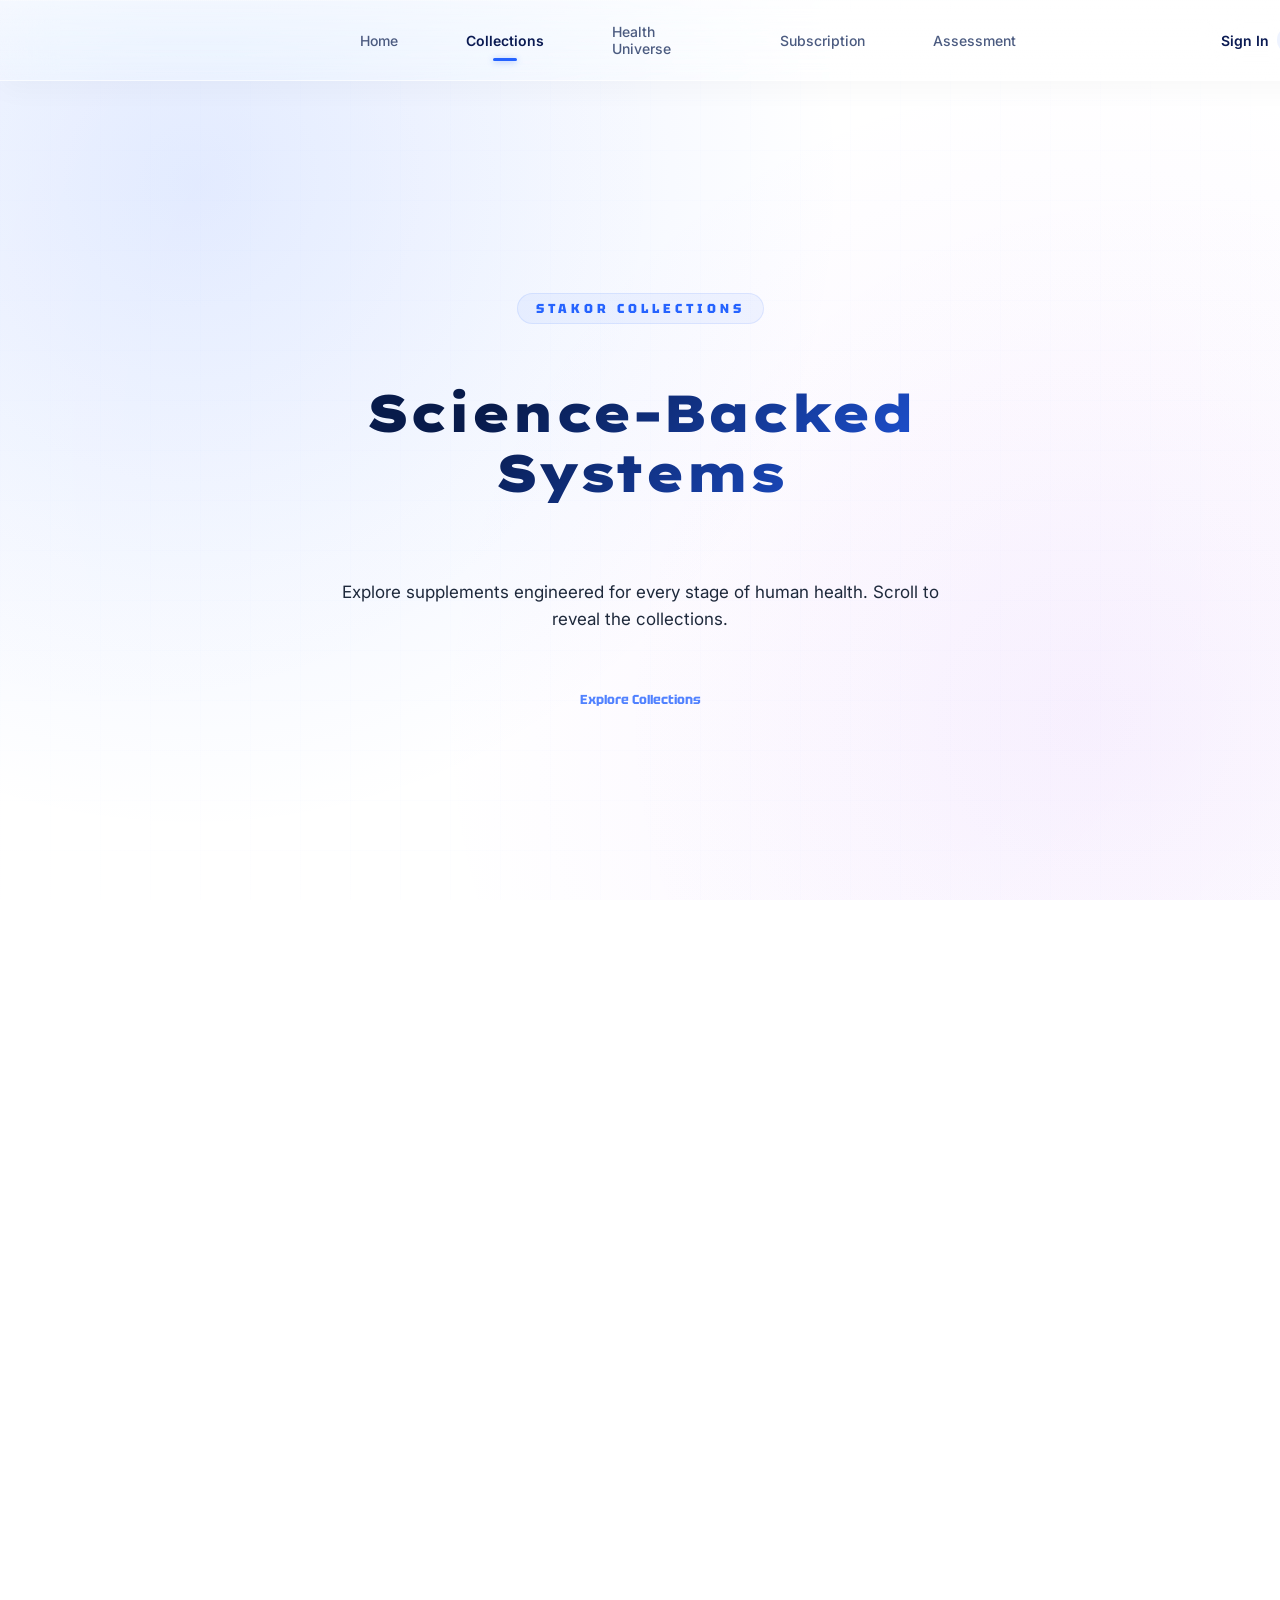
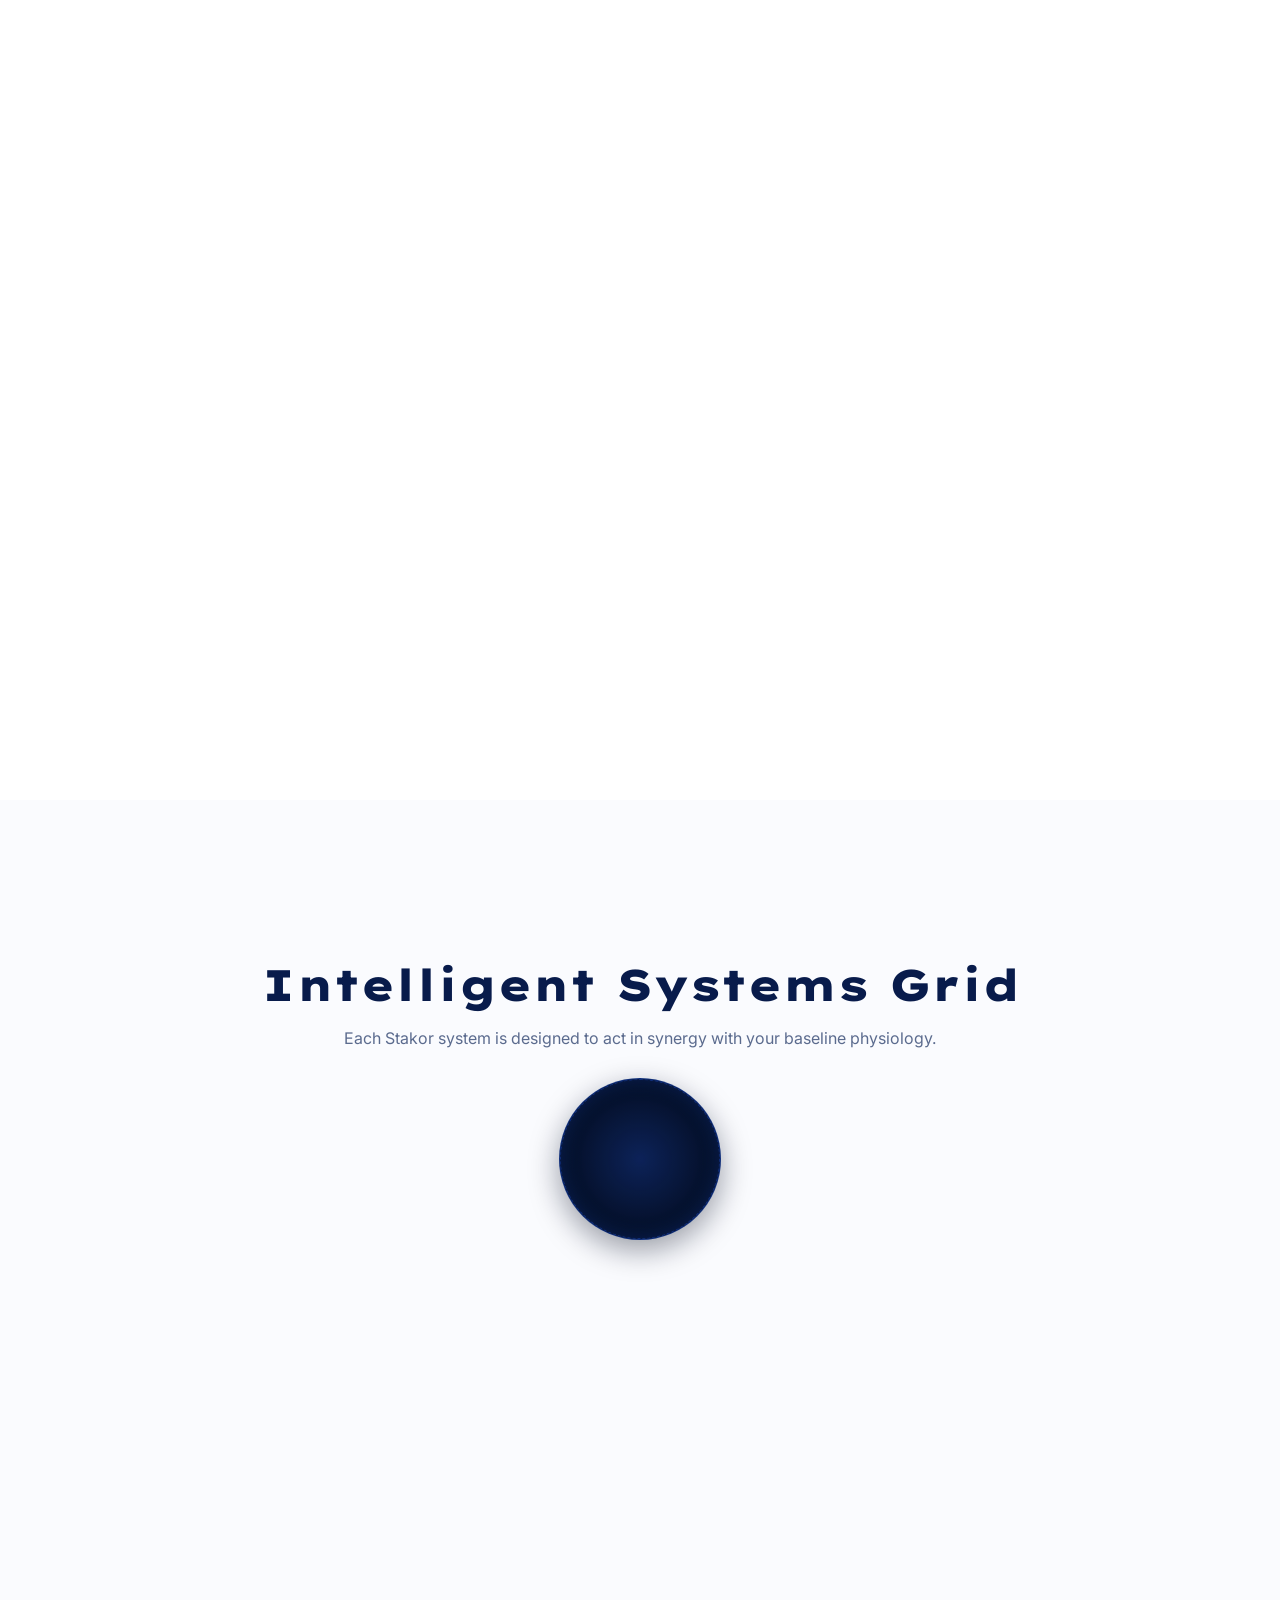
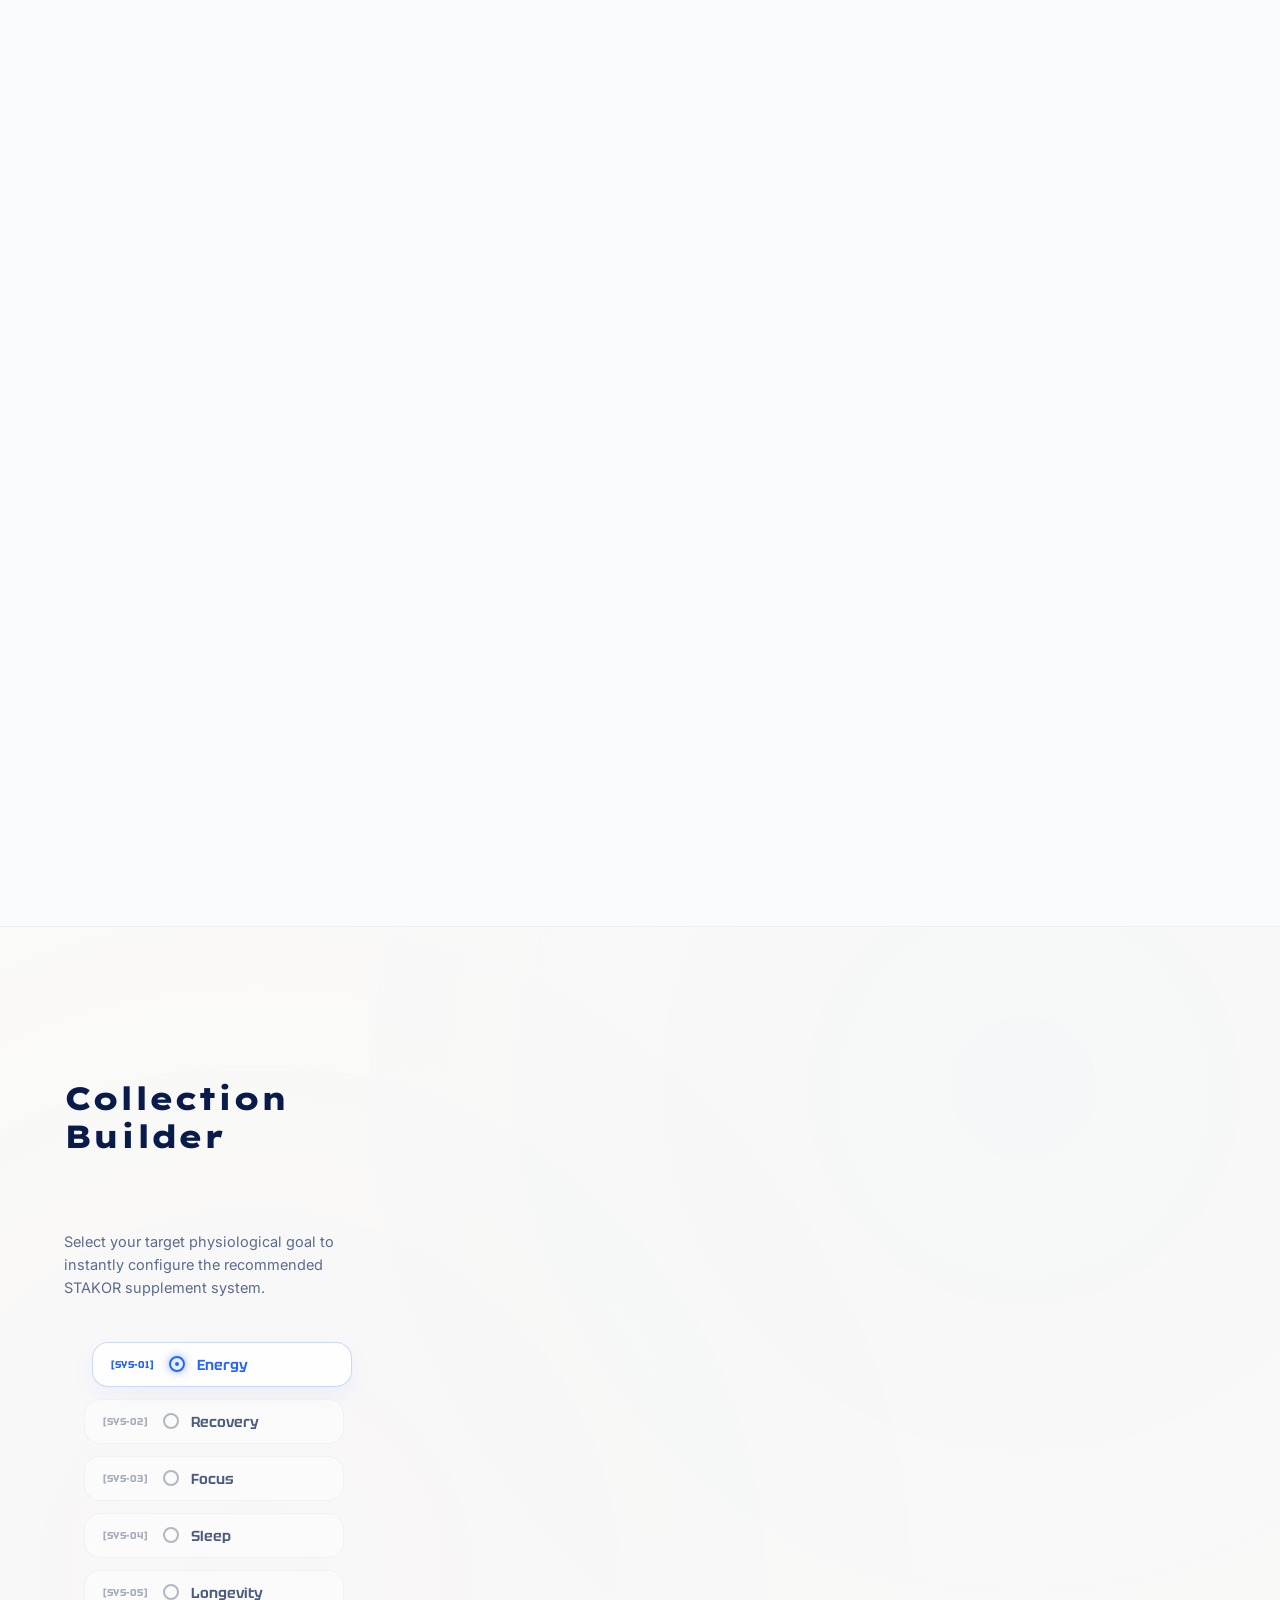
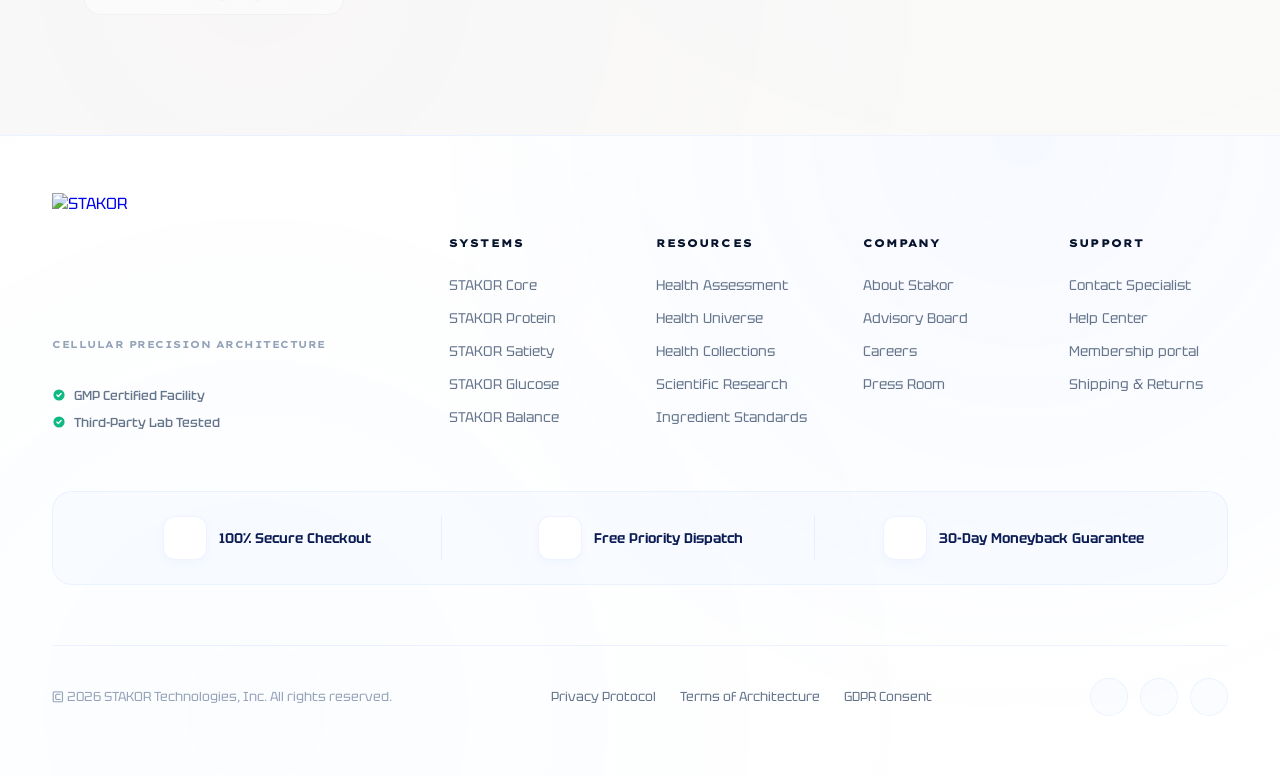
==== src/main/resources/static/collections.html @ 78b5bb0a "fix: Resolve duplicate profile button display on mobile and align navbar toggling across all pages" ====
<!DOCTYPE html>
<html lang="en">
<head>
    <meta charset="UTF-8">
    <meta name="viewport" content="width=device-width, initial-scale=1.0">
    <title>STAKOR | Health Collections</title>
    <!-- Google Fonts: Inter, Montserrat, Lexend Giga, Tektur, Outfit -->
    <link rel="preconnect" href="https://fonts.googleapis.com">
    <link rel="preconnect" href="https://fonts.gstatic.com" crossorigin>
    <link href="https://fonts.googleapis.com/css2?family=Inter:wght@300;400;500;600;700;800;900&family=Montserrat:wght@400;500;600;700;800;900&family=Lexend+Giga:wght@700;800;900&family=Tektur:wght@400;500;600;700;800&family=Outfit:wght@300;400;500;600;700;800&display=swap" rel="stylesheet">
    <link rel="stylesheet" href="/css/styles.css">
    <!-- Lucide Icons CDN -->
    <script src="https://unpkg.com/lucide@latest"></script>
    <!-- GSAP & ScrollTrigger Libraries -->
    <script src="https://cdn.jsdelivr.net/npm/gsap@3.12.5/dist/gsap.min.js"></script>
    <script src="https://cdn.jsdelivr.net/npm/gsap@3.12.5/dist/ScrollTrigger.min.js"></script>
    <!-- Spline 3D Viewer module -->
    <link rel="preload" href="https://prod.spline.design/VovyAS8X0GM3AHQE/scene.splinecode" as="fetch" crossorigin="anonymous">
    <script type="module" src="https://unpkg.com/@splinetool/viewer@1.12.97/build/spline-viewer.js"></script>
    <style>
        :root {
            --bg-light: #ffffff;
            --text-navy: #081B4B;
            --accent-blue: #2563ff;
            --accent-glow: rgba(37, 99, 255, 0.12);
            --card-border: rgba(8, 27, 75, 0.08);
            --soft-white: rgba(255, 255, 255, 0.85);
            --font-tektur: 'Tektur', sans-serif;
            --font-lexend: 'Lexend Giga', sans-serif;
            --font-inter: 'Inter', sans-serif;
        }

        body.collections-body {
            background-color: var(--bg-light);
            color: var(--text-navy);
            font-family: var(--font-inter);
            margin: 0;
            padding: 0;
            overflow-x: hidden;
        }

        /* --- Header / Navigation Bar --- */
            /* Header Navbar styles - Liquid Glass Effect */
    nav.header-nav, nav {
      display: flex;
      align-items: center;
      justify-content: space-between;
      padding: 3px 48px !important;
      margin: 0 !important;
      width: 100% !important;
      max-width: 100% !important;
      /* Dual reflection layered background for liquid glass effect */
      background: linear-gradient(180deg, rgba(255, 255, 255, 0.45) 0%, rgba(255, 255, 255, 0.25) 100%) !important;
      backdrop-filter: blur(25px) saturate(190%) !important;
      -webkit-backdrop-filter: blur(25px) saturate(190%) !important;
      /* Crisp bottom border reflection - bottom only for full width */
      border: none !important;
      border-bottom: 1px solid rgba(255, 255, 255, 0.45) !important;
      border-radius: 0 !important;
      position: fixed !important;
      top: 0 !important;
      left: 0 !important;
      right: 0 !important;
      z-index: 1000;
      font-family: 'Inter', sans-serif;
      box-shadow: 
        0 1px 0 rgba(255, 255, 255, 0.35) inset,
        0 8px 30px rgba(8, 20, 46, 0.03);
      transition: all 0.45s cubic-bezier(0.16, 1, 0.3, 1) !important;
    }
    nav.header-nav:hover, nav:hover {
      background: linear-gradient(180deg, rgba(255, 255, 255, 0.55) 0%, rgba(255, 255, 255, 0.35) 100%) !important;
      border-bottom-color: rgba(255, 255, 255, 0.6) !important;
      box-shadow: 
        0 1px 0 rgba(255, 255, 255, 0.4) inset,
        0 12px 35px rgba(37, 99, 255, 0.05);
      transform: none !important;
    }
    nav.header-nav.scroll-hide, nav.scroll-hide {
      transform: translateY(-100%) !important;
    }
    .logo {
      display: flex;
      align-items: center;
      gap: 10px;
      text-decoration: none;
    }
    .logo-img {
      height: 160px !important;
      margin: -43px 0 !important;
      width: auto;
      transition: transform 0.3s cubic-bezier(0.16, 1, 0.3, 1);
    }
    .logo-img:hover {
      transform: scale(1.05);
    }
    .logo-text {
      font-size: 22px;
      font-weight: 900;
      letter-spacing: -.03em;
      color: #0b1b53;
    }
    .nav-links {
      display: flex;
      gap: 36px;
      list-style: none;
      position: absolute;
      left: 50%;
      transform: translateX(-50%);
      margin: 0;
      padding: 0;
      align-items: center;
    }
    .nav-links li {
      position: relative;
      z-index: 1;
    }
    .nav-links a {
      font-family: 'Inter', sans-serif !important;
      font-size: 14px;
      font-weight: 500;
      color: #4b5b80;
      text-decoration: none;
      transition: color .25s;
      padding: 8px 16px;
      display: inline-block;
    }
    .nav-links a:hover {
      color: #0b1b53;
    }
    .nav-active>a {
      color: #0b1b53;
      font-weight: 600;
    }
    .nav-active::after {
      content: '';
      position: absolute;
      bottom: -4px;
      left: 50%;
      transform: translateX(-50%);
      width: 24px;
      height: 3px;
      background: #2563ff;
      border-radius: 4px;
      box-shadow: 0 1px 6px rgba(37, 99, 255, 0.4);
    }
    /* Sliding glass capsule hover pill */
    .nav-hover-pill {
      position: absolute !important;
      height: 36px !important;
      background: rgba(37, 99, 255, 0.05) !important;
      border: 1px solid rgba(37, 99, 255, 0.12) !important;
      border-radius: 100px !important;
      top: 50% !important;
      transform: translateY(-50%) !important;
      left: 0;
      width: 0;
      opacity: 0;
      pointer-events: none !important;
      z-index: 0 !important;
      transition: all 0.35s cubic-bezier(0.16, 1, 0.3, 1) !important;
    }
    .nav-cta {
      background: rgba(255, 255, 255, .55);
      backdrop-filter: blur(20px);
      -webkit-backdrop-filter: blur(20px);
      border: 1px solid rgba(255, 255, 255, 0.7);
      color: #0b1b53;
      font-family: 'Inter', sans-serif !important;
      font-size: 14px;
      font-weight: 600;
      padding: 10px 22px;
      border-radius: 100px;
      cursor: pointer;
      transition: all .3s;
      display: flex;
      align-items: center;
      gap: 8px;
    }
    .nav-cta:hover {
      background: rgba(255, 255, 255, .8);
      box-shadow: 0 4px 20px rgba(37, 99, 255, .1);
      border-color: rgba(37, 99, 255, 0.2);
    }
    .nav-cta-icon {
      width: 28px;
      height: 28px;
      background: rgba(37, 99, 255, 0.08);
      border-radius: 50%;
      display: flex;
      align-items: center;
      justify-content: center;
      font-size: 13px;
      color: #0b1b53;
      transition: all 0.3s ease;
    }
    .nav-cta:hover .nav-cta-icon {
      background: #2563ff;
      color: #ffffff;
    }
    .nav-menu-btn {
      display: none;
      border: none;
      background: none;
    }

        /* --- Sticky Spline Background & Container --- */
        .collections-container {
            position: relative;
            width: 100%;
        }

        .spline-sticky-viewport {
            position: fixed;
            top: 0;
            left: 0;
            width: 100vw;
            height: 100vh;
            z-index: 1;
            pointer-events: none;
            background: radial-gradient(circle at 10% 20%, rgba(79, 140, 255, 0.04) 0%, transparent 40%),
                        radial-gradient(circle at 90% 80%, rgba(168, 85, 247, 0.04) 0%, transparent 40%),
                        #ffffff;
            overflow: hidden;
            display: flex;
            align-items: center;
            justify-content: center;
            opacity: 1;
            transition: opacity 0.5s ease;
        }

        .spline-sticky-viewport spline-viewer {
            width: 100%;
            height: 100%;
            border: none;
            background: transparent !important;
        }

        /* Ambient subtle grid pattern overlay */
        .ambient-grid-overlay {
            position: absolute;
            inset: 0;
            background-image: 
                linear-gradient(rgba(37, 99, 255, 0.02) 1px, transparent 1px),
                linear-gradient(90deg, rgba(37, 99, 255, 0.02) 1px, transparent 1px);
            background-size: 50px 50px;
            z-index: 2;
            pointer-events: none;
        }

        /* Soft vignette to fade edges */
        .vignette-overlay {
            position: absolute;
            inset: 0;
            background: radial-gradient(circle at 50% 50%, transparent 60%, rgba(255, 255, 255, 0.8) 100%);
            z-index: 3;
            pointer-events: none;
        }

        /* Dimmer overlay to keep 3D model exactly 40% visible with soft color gradients matching the website */
        .model-dimmer-overlay {
            position: absolute;
            inset: 0;
            background: linear-gradient(135deg, rgba(255, 255, 255, 0.62), rgba(255, 255, 255, 0.58));
            background-image: 
                radial-gradient(circle at 15% 20%, rgba(37, 99, 255, 0.12) 0%, transparent 50%),
                radial-gradient(circle at 85% 80%, rgba(168, 85, 247, 0.08) 0%, transparent 50%),
                linear-gradient(135deg, rgba(255, 255, 255, 0.62), rgba(255, 255, 255, 0.58));
            z-index: 4;
            pointer-events: none;
        }

        /* --- Scroll Storyteller Sections --- */
        .scroll-trigger-section {
            position: relative;
            min-height: 100vh;
            width: 100%;
            z-index: 10;
            pointer-events: none;
            display: flex;
            align-items: center;
            box-sizing: border-box;
        }

        /* Section 01: Hero Center Viewport */
        .hero-section {
            justify-content: center;
            flex-direction: column;
            text-align: center;
            padding-top: 110px;
        }

        .hero-text-block {
            pointer-events: auto;
            max-width: 800px;
            padding: 0 20px;
            margin: 0 auto;
            position: relative;
            z-index: 15;
            display: flex;
            flex-direction: column;
            align-items: center;
            gap: 16px;
        }

        .hero-eyebrow {
            font-family: var(--font-tektur);
            font-size: 13px;
            font-weight: 800;
            color: var(--accent-blue);
            letter-spacing: 4px;
            text-transform: uppercase;
            background: rgba(37, 99, 255, 0.06);
            padding: 6px 18px;
            border-radius: 30px;
            border: 1px solid rgba(37, 99, 255, 0.1);
        }

        .hero-title-main {
            font-family: var(--font-lexend);
            font-size: 52px;
            font-weight: 900;
            background: linear-gradient(135deg, var(--text-navy) 30%, var(--accent-blue) 100%);
            -webkit-background-clip: text;
            -webkit-text-fill-color: transparent;
            line-height: 1.15;
            letter-spacing: -1.5px;
        }

        .hero-desc-main {
            font-size: 17px;
            color: #1e293b;
            line-height: 1.6;
            max-width: 600px;
        }

        .scroll-cta-btn {
            font-family: var(--font-tektur);
            font-size: 13px;
            font-weight: 700;
            color: var(--accent-blue);
            display: flex;
            flex-direction: column;
            align-items: center;
            gap: 8px;
            margin-top: 24px;
            opacity: 0.8;
            transition: all 0.3s;
            cursor: pointer;
            border: none;
            background: none;
        }

        .scroll-cta-btn:hover {
            opacity: 1;
        }

        .scroll-cta-btn i {
            animation: bounceArrow 1.5s infinite ease-in-out;
        }

        @keyframes bounceArrow {
            0%, 100% { transform: translateY(0); }
            50% { transform: translateY(6px); }
        }

        /* Reveal Side Panels Layout */
        .reveal-section {
            padding: 0 10%;
        }

        .reveal-section.left-aligned {
            justify-content: flex-start;
        }

        .reveal-section.right-aligned {
            justify-content: flex-end;
        }

        .glass-reveal-card {
            pointer-events: auto;
            width: 100%;
            max-width: 440px;
            background: linear-gradient(135deg, rgba(255, 255, 255, 0.8), rgba(255, 255, 255, 0.65));
            background-image: 
                radial-gradient(circle at top left, rgba(79, 140, 255, 0.22) 0%, transparent 45%),
                radial-gradient(circle at bottom left, rgba(168, 85, 247, 0.15) 0%, transparent 45%),
                linear-gradient(135deg, rgba(255, 255, 255, 0.85), rgba(255, 255, 255, 0.68));
            backdrop-filter: blur(40px);
            -webkit-backdrop-filter: blur(40px);
            border: 1px solid rgba(255, 255, 255, 0.95);
            box-shadow: 
                0 40px 100px rgba(79, 140, 255, 0.12),
                0 10px 30px rgba(8, 27, 75, 0.03),
                inset 0 1px 0 rgba(255, 255, 255, 0.9);
            border-radius: 40px;
            padding: 40px;
            display: flex;
            flex-direction: column;
            gap: 20px;
            opacity: 0;
            transform: translateY(30px);
        }

        .card-category-badge {
            font-family: var(--font-tektur);
            font-size: 11px;
            font-weight: 800;
            letter-spacing: 2px;
            text-transform: uppercase;
            padding: 4px 12px;
            border-radius: 20px;
            align-self: flex-start;
        }

        /* Specific category badge style colors */
        .card-category-badge.core { background: rgba(37, 99, 255, 0.08); color: #2563ff; }
        .card-category-badge.protein { background: rgba(249, 115, 22, 0.08); color: #f97316; }
        .card-category-badge.satiety { background: rgba(16, 185, 129, 0.08); color: #10b981; }
        .card-category-badge.glucose { background: rgba(6, 182, 212, 0.08); color: #06b6d4; }
        .card-category-badge.balance { background: rgba(168, 85, 247, 0.08); color: #a855f7; }

        .card-header-title {
            font-family: var(--font-lexend);
            font-size: 32px;
            font-weight: 800;
            color: var(--text-navy);
            margin: 0;
        }

        .card-subtitle {
            font-family: var(--font-tektur);
            font-size: 14px;
            font-weight: 600;
            color: #4b5b80;
            margin-top: -12px;
            text-transform: uppercase;
            letter-spacing: 1.5px;
        }

        .card-body-desc {
            font-size: 15px;
            color: #5b6b8e;
            line-height: 1.6;
            margin: 0;
        }

        /* --- Floating Bottle Overlay System --- */
        .floating-bottle-overlay {
            position: fixed;
            top: 50%;
            left: 50%;
            transform: translate(-50%, -50%);
            width: 100vw;
            height: 100vh;
            z-index: 5;
            pointer-events: none;
        }

        .reveal-bottle-actor {
            position: absolute;
            height: 480px;
            width: auto;
            opacity: 0;
            transform: translate(-50%, -50%) scale(0.6);
            filter: drop-shadow(0 30px 60px rgba(8, 27, 75, 0.12));
            mix-blend-mode: multiply;
            will-change: transform, opacity;
        }

        /* --- Section 07: Collection Grid --- */
        .grid-section-anchor {
            position: relative;
            background: #fafbfe;
            z-index: 100;
            width: 100%;
            min-height: 100vh;
            padding: 120px 64px;
            box-sizing: border-box;
        }

        .grid-header-wrap {
            max-width: var(--container-max-width);
            margin: 0 auto 52px auto;
            text-align: center;
        }

        .grid-section-title {
            font-family: var(--font-lexend);
            font-size: 44px;
            font-weight: 800;
            color: var(--text-navy);
            margin-bottom: 16px;
        }

        .grid-section-desc {
            font-size: 16px;
            color: #5b6b8e;
            max-width: 600px;
            margin: 0 auto;
        }

        .grid-ai-face-container {
            position: relative;
            width: 160px;
            height: 160px;
            margin: 30px auto 0 auto;
            display: flex;
            align-items: center;
            justify-content: center;
            perspective: 1000px;
            background: #040d21;
            border-radius: 50%;
            border: 1.5px solid rgba(37, 99, 255, 0.4);
            box-shadow: 0 10px 30px rgba(4, 13, 33, 0.4), inset 0 0 20px rgba(37, 99, 255, 0.25);
            overflow: hidden;
        }

        .grid-ai-face-container spline-viewer {
            width: 120%;
            height: 120%;
            position: absolute;
            top: 50%;
            left: 50%;
            transform: translate(-50%, -50%);
            z-index: 2;
        }

        .face-glow-ring {
            position: absolute;
            width: 100%;
            height: 100%;
            border-radius: 50%;
            background: radial-gradient(circle, rgba(37, 99, 255, 0.25) 0%, transparent 75%);
            border: 1px dashed rgba(37, 99, 255, 0.3);
            animation: rotateGlowRing 15s linear infinite;
            pointer-events: none;
            z-index: 1;
            box-sizing: border-box;
        }

        @keyframes rotateGlowRing {
            0% {
                transform: rotate(0deg) scale(1);
                box-shadow: 0 0 30px rgba(37, 99, 255, 0.1), inset 0 0 30px rgba(37, 99, 255, 0.1);
            }
            50% {
                transform: rotate(180deg) scale(1.05);
                box-shadow: 0 0 50px rgba(168, 85, 247, 0.2), inset 0 0 50px rgba(168, 85, 247, 0.2);
                border-color: rgba(168, 85, 247, 0.3);
            }
            100% {
                transform: rotate(360deg) scale(1);
                box-shadow: 0 0 30px rgba(37, 99, 255, 0.1), inset 0 0 30px rgba(37, 99, 255, 0.1);
            }
        }

        /* Layout Grid */
        .collections-stagger-grid {
            max-width: var(--container-max-width);
            margin: 0 auto;
            display: grid;
            grid-template-columns: repeat(2, 1fr);
            gap: 40px;
            padding-bottom: 80px;
            perspective: 1000px;
            transform-style: preserve-3d;
        }

        .collections-stagger-grid .grid-card-span-2 {
            grid-column: span 2;
            display: flex;
            justify-content: center;
        }

        /* Premium Floating Card styling */
        .product-grid-card {
            background: linear-gradient(135deg, rgba(255, 255, 255, 0.8), rgba(255, 255, 255, 0.65));
            background-image: 
                radial-gradient(circle at top left, rgba(79, 140, 255, 0.22) 0%, transparent 45%),
                radial-gradient(circle at bottom left, rgba(168, 85, 247, 0.15) 0%, transparent 45%),
                linear-gradient(135deg, rgba(255, 255, 255, 0.85), rgba(255, 255, 255, 0.68));
            backdrop-filter: blur(40px);
            -webkit-backdrop-filter: blur(40px);
            border: 1px solid rgba(255, 255, 255, 0.95);
            border-radius: 40px;
            box-shadow: 
                0 40px 100px rgba(79, 140, 255, 0.12),
                0 10px 30px rgba(8, 27, 75, 0.03),
                inset 0 1px 0 rgba(255, 255, 255, 0.9);
            padding: 48px;
            display: flex;
            align-items: center;
            justify-content: space-between;
            gap: 40px;
            width: 100%;
            max-width: 580px;
            transition: transform 0.4s cubic-bezier(0.16, 1, 0.3, 1), box-shadow 0.4s cubic-bezier(0.16, 1, 0.3, 1);
            opacity: 0;
            transform: translateY(40px);
        }

        .product-grid-card.full-width {
            max-width: 720px;
        }

        .product-grid-card:hover {
            transform: translateY(-8px);
            box-shadow: 
                0 40px 80px rgba(37, 99, 255, 0.09),
                0 15px 30px rgba(8, 27, 75, 0.02);
        }

        .card-visual-fig {
            width: 180px;
            height: 220px;
            display: flex;
            align-items: center;
            justify-content: center;
            position: relative;
            flex-shrink: 0;
        }

        .card-visual-fig img {
            max-height: 100%;
            max-width: 100%;
            object-fit: contain;
            filter: drop-shadow(0 20px 40px rgba(8, 27, 75, 0.1));
            mix-blend-mode: multiply;
            transition: transform 0.4s cubic-bezier(0.16, 1, 0.3, 1);
        }

        .product-grid-card:hover .card-visual-fig img {
            transform: translateY(-5px) scale(1.03);
        }

        .card-info-content {
            display: flex;
            flex-direction: column;
            gap: 12px;
            flex-grow: 1;
        }

        .card-grid-badge {
            font-family: var(--font-tektur);
            font-size: 10px;
            font-weight: 800;
            letter-spacing: 1.5px;
            color: var(--accent-blue);
            background: rgba(37, 99, 255, 0.06);
            padding: 4px 12px;
            border-radius: 20px;
            width: fit-content;
        }

        .card-grid-title {
            font-family: var(--font-lexend);
            font-size: 26px;
            font-weight: 800;
            color: var(--text-navy);
            margin: 0;
        }

        .card-grid-desc {
            font-size: 14px;
            color: #5b6b8e;
            line-height: 1.5;
            margin: 0;
        }

        .card-grid-meta {
            display: flex;
            align-items: center;
            gap: 20px;
            margin-top: 8px;
        }

        .card-price-lbl {
            font-family: var(--font-tektur);
            font-size: 18px;
            font-weight: 800;
            color: var(--text-navy);
        }

        .card-meta-action-btn {
            background: var(--accent-blue);
            border: none;
            color: #ffffff;
            font-family: var(--font-tektur);
            font-size: 12px;
            font-weight: 700;
            padding: 10px 20px;
            border-radius: 30px;
            cursor: pointer;
            display: flex;
            align-items: center;
            gap: 6px;
            transition: background 0.2s;
        }

        .card-meta-action-btn:hover {
            background: #1d4ed8;
        }

        /* --- Section 08: Collection Builder --- */
        .collection-builder-section {
            background: radial-gradient(circle at 80% 20%, rgba(37, 99, 255, 0.02) 0%, transparent 60%),
                        radial-gradient(circle at 20% 80%, rgba(168, 85, 247, 0.02) 0%, transparent 60%),
                        #fafaf8;
            padding: 120px 64px;
            border-top: 1px solid rgba(8, 27, 75, 0.04);
            z-index: 100;
            position: relative;
        }

        .builder-layout {
            max-width: var(--container-max-width);
            margin: 0 auto;
            display: grid;
            grid-template-columns: 280px 1fr;
            gap: 64px;
            perspective: 1000px;
            transform-style: preserve-3d;
        }

        .builder-aside {
            display: flex;
            flex-direction: column;
            gap: 28px;
            transform-style: preserve-3d;
        }

        .builder-title {
            font-family: var(--font-lexend);
            font-size: 32px;
            font-weight: 800;
            color: var(--text-navy);
            line-height: 1.2;
        }

        .builder-desc {
            font-size: 14.5px;
            color: #5b6b8e;
            line-height: 1.6;
        }

        .goals-filter-group {
            display: flex;
            flex-direction: column;
            gap: 12px;
            position: relative;
            padding-left: 20px;
        }

        /* Holographic vertical track */
        .filter-indicator-track {
            position: absolute;
            left: 6px;
            top: 0;
            bottom: 0;
            width: 2px;
            background: rgba(8, 27, 75, 0.05);
            border-radius: 2px;
        }

        /* Glowing vertical laser indicator */
        .filter-indicator-glow {
            position: absolute;
            left: 4px;
            width: 6px;
            height: 24px;
            background: linear-gradient(to bottom, #2563ff, #a855f7);
            border-radius: 100px;
            box-shadow: 0 0 10px rgba(37, 99, 255, 0.8), 0 0 16px rgba(168, 85, 247, 0.6);
            pointer-events: none;
            opacity: 0;
            transition: opacity 0.3s ease;
        }

        .goal-filter-radio {
            display: flex;
            align-items: center;
            gap: 12px;
            font-family: var(--font-tektur);
            font-size: 14.5px;
            font-weight: 600;
            color: #4b5b80;
            cursor: pointer;
            padding: 12px 18px;
            border-radius: 16px;
            border: 1px solid rgba(8, 27, 75, 0.04);
            background: rgba(255, 255, 255, 0.45);
            backdrop-filter: blur(10px);
            -webkit-backdrop-filter: blur(10px);
            position: relative;
            overflow: hidden;
            transition: all 0.3s cubic-bezier(0.16, 1, 0.3, 1);
        }

        /* Cyberpunk tag label prefix */
        .goal-filter-radio::before {
            content: attr(data-sys-code);
            font-family: var(--font-tektur);
            font-size: 10px;
            font-weight: 700;
            color: rgba(8, 27, 75, 0.35);
            margin-right: 4px;
            letter-spacing: 0.5px;
            transition: color 0.3s;
        }

        .goal-filter-radio:hover {
            background: rgba(37, 99, 255, 0.04);
            color: var(--text-navy);
            transform: translateX(4px);
            border-color: rgba(37, 99, 255, 0.1);
        }

        .goal-filter-radio.active {
            background: rgba(255, 255, 255, 0.85);
            color: var(--accent-blue);
            border-color: rgba(37, 99, 255, 0.25);
            box-shadow: 
                0 10px 25px rgba(37, 99, 255, 0.06),
                inset 0 1px 0 rgba(255, 255, 255, 0.9);
            transform: translateX(8px);
        }

        .goal-filter-radio.active::before {
            color: var(--accent-blue);
        }

        .goal-radio-dot {
            width: 12px;
            height: 12px;
            border-radius: 50%;
            border: 2px solid rgba(8, 27, 75, 0.3);
            display: flex;
            align-items: center;
            justify-content: center;
            transition: border-color 0.25s, background-color 0.25s;
        }

        .goal-filter-radio.active .goal-radio-dot {
            border-color: var(--accent-blue);
            background-color: rgba(37, 99, 255, 0.1);
            box-shadow: 0 0 8px rgba(37, 99, 255, 0.5);
        }

        .goal-radio-dot::after {
            content: '';
            width: 4px;
            height: 4px;
            background: var(--accent-blue);
            border-radius: 50%;
            opacity: 0;
            transition: opacity 0.2s;
        }

        .goal-filter-radio.active .goal-radio-dot::after {
            opacity: 1;
        }

        /* Builder Results Grid */
        .builder-results-grid {
            display: grid;
            grid-template-columns: repeat(2, 1fr);
            gap: 32px;
            transform-style: preserve-3d;
            perspective: 1000px;
            pointer-events: none; /* dynamically set to active-events via JS */
        }

        .builder-results-grid.active-events {
            pointer-events: auto;
        }

        .builder-result-card {
            background: linear-gradient(135deg, rgba(255, 255, 255, 0.8), rgba(255, 255, 255, 0.65));
            background-image: 
                radial-gradient(circle at top left, rgba(79, 140, 255, 0.18) 0%, transparent 45%),
                radial-gradient(circle at bottom left, rgba(168, 85, 247, 0.12) 0%, transparent 45%),
                linear-gradient(135deg, rgba(255, 255, 255, 0.85), rgba(255, 255, 255, 0.68));
            backdrop-filter: blur(40px);
            -webkit-backdrop-filter: blur(40px);
            border: 1px solid rgba(255, 255, 255, 0.95);
            border-radius: 28px;
            padding: 32px;
            display: flex;
            flex-direction: column;
            gap: 20px;
            position: relative;
            overflow: hidden;
            transform-style: preserve-3d;
            perspective: 1000px;
            transition: border-color 0.3s ease, box-shadow 0.3s ease;
        }

        /* Subtle grid background on hover / scanning */
        .builder-result-card::before {
            content: '';
            position: absolute;
            inset: 0;
            background-image: 
                linear-gradient(rgba(37, 99, 255, 0.04) 1px, transparent 1px),
                linear-gradient(90deg, rgba(37, 99, 255, 0.04) 1px, transparent 1px);
            background-size: 20px 20px;
            opacity: 0;
            transition: opacity 0.4s ease;
            pointer-events: none;
            z-index: 1;
        }
        .builder-result-card:hover::before,
        .builder-result-card.scanning::before {
            opacity: 1;
        }

        /* Holographic scanner sweep overlay */
        .builder-result-card::after {
            content: '';
            position: absolute;
            left: 0;
            width: 100%;
            height: 6px;
            background: linear-gradient(90deg, transparent, rgba(37, 99, 255, 0.8), rgba(168, 85, 247, 0.8), transparent);
            box-shadow: 0 0 10px rgba(37, 99, 255, 0.8), 0 0 4px rgba(168, 85, 247, 0.5);
            opacity: 0;
            pointer-events: none;
            z-index: 10;
        }

        .builder-result-card.scanning::after {
            animation: holoScan 1.2s cubic-bezier(0.25, 1, 0.5, 1) forwards;
        }

        @keyframes holoScan {
            0% {
                top: 0%;
                opacity: 0;
            }
            15% {
                opacity: 1;
            }
            85% {
                opacity: 1;
            }
            100% {
                top: 100%;
                opacity: 0;
            }
        }

        .builder-result-card:hover {
            border-color: rgba(49, 85, 255, 0.25);
            box-shadow: 
                0 30px 70px rgba(79, 140, 255, 0.1),
                0 10px 20px rgba(8, 27, 75, 0.02);
        }

        .builder-result-visual {
            height: 180px;
            display: flex;
            align-items: center;
            justify-content: center;
            transform: translateZ(35px);
            transition: transform 0.4s cubic-bezier(0.16, 1, 0.3, 1);
            transform-style: preserve-3d;
        }

        .builder-result-visual img {
            max-height: 100%;
            filter: drop-shadow(0 15px 30px rgba(8, 27, 75, 0.08));
            mix-blend-mode: multiply;
            transition: transform 0.5s cubic-bezier(0.16, 1, 0.3, 1);
        }

        .builder-result-card:hover .builder-result-visual img {
            transform: scale(1.05) translateZ(15px);
        }

        .builder-result-info {
            display: flex;
            flex-direction: column;
            gap: 8px;
            transform: translateZ(20px);
            transition: transform 0.4s cubic-bezier(0.16, 1, 0.3, 1);
        }

        .builder-result-title {
            font-family: var(--font-lexend);
            font-size: 20px;
            font-weight: 800;
            color: var(--text-navy);
            margin: 0;
        }

        .builder-result-desc {
            font-size: 13px;
            color: #5b6b8e;
            line-height: 1.5;
            margin: 0;
        }

        .builder-result-action {
            display: flex;
            align-items: center;
            justify-content: space-between;
            margin-top: auto;
            padding-top: 12px;
            border-top: 1px solid rgba(8, 27, 75, 0.04);
            transform: translateZ(15px);
            transition: transform 0.4s cubic-bezier(0.16, 1, 0.3, 1);
        }

        .builder-result-price {
            font-family: var(--font-tektur);
            font-size: 16px;
            font-weight: 800;
            color: var(--text-navy);
        }

        /* --- Futuristic Footer --- */
        .futuristic-footer {
            background: radial-gradient(circle at 80% 0%, rgba(37, 99, 255, 0.04) 0%, transparent 50%),
                        radial-gradient(circle at 20% 90%, rgba(79, 139, 255, 0.02) 0%, transparent 60%),
                        #ffffff;
            color: #0b1b53;
            padding: 100px 52px 60px 52px;
            border-top: 1px solid rgba(37, 99, 255, 0.08);
            position: relative;
            z-index: 150;
            overflow: hidden;
            font-family: var(--font-tektur);
        }

        .footer-container {
            max-width: 1280px;
            margin: 0 auto;
        }

        .footer-nav-grid {
            display: grid;
            grid-template-columns: 2.2fr 1fr 1fr 1fr 1fr;
            gap: 48px;
            margin-bottom: 60px;
        }

        .footer-nav-col {
            display: flex;
            flex-direction: column;
            gap: 16px;
        }

        .footer-nav-logo-col {
            padding-right: 40px;
        }

        .footer-nav-col-title {
            font-family: var(--font-lexend);
            font-size: 11px;
            font-weight: 800;
            letter-spacing: 0.1em;
            color: #08142e;
            text-transform: uppercase;
            margin-bottom: 8px;
        }

        .footer-nav-links {
            list-style: none;
            padding: 0;
            margin: 0;
            display: flex;
            flex-direction: column;
            gap: 12px;
        }

        .footer-nav-links a {
            font-family: var(--font-tektur);
            font-size: 14px;
            color: #64748b;
            text-decoration: none;
            transition: all 0.2s ease;
            display: inline-block;
        }

        .footer-nav-links a:hover {
            color: var(--accent-blue);
            transform: translateX(3px);
        }

        .footer-trust-indicators {
            display: flex;
            flex-direction: column;
            gap: 10px;
            margin-top: 20px;
        }

        .footer-trust-item {
            display: flex;
            align-items: center;
            gap: 8px;
            font-size: 13px;
            color: #64748b;
            font-weight: 500;
        }

        .footer-trust-item svg {
            width: 14px;
            height: 14px;
            color: #10b981;
        }

        .footer-trust-strip {
            background: rgba(37, 99, 255, 0.02);
            border: 1px solid rgba(37, 99, 255, 0.06);
            border-radius: 20px;
            padding: 24px 40px;
            display: flex;
            justify-content: space-between;
            align-items: center;
            gap: 24px;
            margin-bottom: 60px;
        }

        .footer-trust-strip-item {
            display: flex;
            align-items: center;
            gap: 12px;
            flex: 1;
            justify-content: center;
        }

        .footer-trust-strip-item:not(:last-child) {
            border-right: 1px solid rgba(37, 99, 255, 0.08);
        }

        .footer-trust-strip-icon {
            display: flex;
            align-items: center;
            justify-content: center;
            width: 42px;
            height: 42px;
            background: #ffffff;
            border: 1px solid rgba(37, 99, 255, 0.08);
            border-radius: 12px;
            box-shadow: 0 4px 10px rgba(37, 99, 255, 0.03);
        }

        .footer-trust-strip-icon svg {
            width: 20px;
            height: 20px;
            color: var(--accent-blue);
        }

        .footer-trust-strip-label {
            font-family: var(--font-tektur);
            font-size: 14px;
            font-weight: 600;
            color: #0b1b53;
        }

        .footer-legal-bar {
            border-top: 1px solid rgba(37, 99, 255, 0.08);
            padding-top: 32px;
            display: flex;
            justify-content: space-between;
            align-items: center;
            gap: 24px;
        }

        .footer-legal-left {
            font-size: 13px;
            color: #94a3b8;
        }

        .footer-legal-center {
            display: flex;
            gap: 24px;
        }

        .footer-legal-center a {
            font-size: 13px;
            color: #64748b;
            text-decoration: none;
            transition: color 0.2s ease;
        }

        .footer-legal-center a:hover {
            color: var(--accent-blue);
        }

        .footer-legal-right {
            display: flex;
            align-items: center;
            gap: 24px;
        }

        .footer-legal-tagline {
            font-family: var(--font-lexend);
            font-size: 10px;
            font-weight: 700;
            letter-spacing: 0.05em;
            color: #94a3b8;
            text-transform: uppercase;
        }

        .footer-socials {
            display: flex;
            gap: 12px;
        }

        .footer-social-link {
            display: flex;
            align-items: center;
            justify-content: center;
            width: 36px;
            height: 36px;
            border-radius: 50%;
            background: rgba(37, 99, 255, 0.02);
            border: 1px solid rgba(37, 99, 255, 0.06);
            color: #64748b;
            transition: all 0.2s ease;
        }

        .footer-social-link:hover {
            background: rgba(37, 99, 255, 0.08);
            color: var(--accent-blue);
            transform: translateY(-2px);
            border-color: rgba(37, 99, 255, 0.2);
        }

        .footer-social-link svg {
            width: 16px;
            height: 16px;
        }

        /* Responsive Design overrides */
        @media (max-width: 1024px) {
            .futuristic-footer {
                padding: 80px 32px 40px 32px;
            }
            .footer-nav-grid {
                grid-template-columns: 1.5fr 1fr 1fr;
                gap: 32px;
            }
            .footer-nav-logo-col {
                grid-column: span 3;
                padding-right: 0;
                margin-bottom: 16px;
            }
            .footer-trust-strip {
                flex-wrap: wrap;
                padding: 20px;
            }
            .footer-trust-strip-item {
                flex: 1 1 40%;
                justify-content: flex-start;
            }
            .footer-trust-strip-item:nth-child(even) {
                border-right: none;
            }
        }

        @media (max-width: 768px) {
            .futuristic-footer {
                padding: 60px 20px 30px 20px;
            }
            .footer-nav-grid {
                grid-template-columns: 1fr 1fr;
                gap: 24px;
            }
            .footer-nav-logo-col {
                grid-column: span 2;
            }
            .footer-trust-strip {
                flex-direction: column !important;
                align-items: stretch !important;
                padding: 20px !important;
                gap: 12px !important;
            }
            .footer-trust-strip-item {
                border-right: none !important;
                justify-content: flex-start !important;
                padding: 8px 0 !important;
                border-bottom: 1px solid rgba(37, 99, 255, 0.04) !important;
            }
            .footer-trust-strip-item:last-child {
                border-bottom: none !important;
            }
            .footer-legal-bar {
                flex-direction: column;
                align-items: center;
                text-align: center;
                gap: 20px;
            }
            .footer-legal-right {
                flex-direction: column;
                gap: 16px;
            }
        }

        /* --- Responsive Styles --- */
        @media (max-width: 1024px) {
            nav.header-nav, nav {
                padding: 3px 32px !important;
                width: 100% !important;
                margin: 0 !important;
                border-radius: 0 !important;
                top: 0 !important;
                border-left: none !important;
                border-right: none !important;
                border-top: none !important;
                border-bottom: 1px solid rgba(255, 255, 255, 0.45) !important;
            }
            .logo-img {
                height: 130px !important;
                margin: -30px 0 !important;
            }
            .nav-links {
                gap: 32px;
            }
            .collections-stagger-grid {
                grid-template-columns: 1fr;
            }
            .collections-stagger-grid .grid-card-span-2 {
                grid-column: span 1;
            }
            .builder-layout {
                grid-template-columns: 1fr;
                gap: 40px;
            }
            .builder-aside {
                flex-direction: row;
                flex-wrap: wrap;
                align-items: center;
            }
            .goals-filter-group {
                flex-direction: row;
                flex-wrap: wrap;
                width: 100%;
                padding-left: 0;
            }
            .filter-indicator-track,
            .filter-indicator-glow {
                display: none !important;
            }
            .goal-filter-radio {
                flex: 1 1 calc(33.33% - 12px);
            }
            .goal-filter-radio:hover {
                transform: none;
            }
            .goal-filter-radio.active {
                transform: scale(1.02);
            }
            .product-grid-card {
                max-width: 100%;
            }
        }

        @media (max-width: 768px) {
            nav.header-nav, nav {
                padding: 2px 20px !important;
                border-radius: 0 !important;
                width: 100% !important;
                margin: 0 !important;
                top: 0 !important;
                border-left: none !important;
                border-right: none !important;
                border-top: none !important;
                border-bottom: 1px solid rgba(255, 255, 255, 0.45) !important;
            }
            nav.header-nav.nav-open, nav.nav-open {
                z-index: 2000 !important;
            }
            .logo-img {
                height: 110px !important;
                margin: -25px 0 !important;
            }
            .nav-links {
                display: none;
            }
            /* Mobile Menu Dropdown styles */
            nav.nav-open .nav-links, nav.header-nav.nav-open .nav-links {
              display: flex !important;
              flex-direction: column;
              justify-content: center !important;
              position: absolute;
              top: calc(100% + 8px) !important;
              right: 20px !important;
              left: auto !important;
              width: 85% !important;
              height: 78vh !important;
              max-height: 78vh !important;
              background: #f3f5fb !important;
              background-image:
                radial-gradient(ellipse at 20% 0%, rgba(37, 99, 255, 0.06) 0%, transparent 50%),
                radial-gradient(ellipse at 80% 100%, rgba(99, 102, 241, 0.04) 0%, transparent 50%) !important;
              border: 1px solid rgba(37, 99, 255, 0.08) !important;
              border-radius: 24px !important;
              padding: 36px 24px 40px !important;
              gap: 0;
              box-shadow:
                0 30px 80px rgba(8, 20, 46, 0.12),
                0 8px 24px rgba(8, 20, 46, 0.06),
                inset 0 1px 0 rgba(255, 255, 255, 0.9) !important;
              z-index: 1000;
              box-sizing: border-box;
              transform-origin: top right;
              animation: menuReveal 1.1s cubic-bezier(0.16, 1, 0.3, 1) both;
              overflow: hidden;
            }

            nav.nav-open .nav-links::before, nav.header-nav.nav-open .nav-links::before {
              content: '';
              position: absolute;
              top: 0; left: -100%; width: 300%; height: 100%;
              background: linear-gradient(105deg, transparent 30%, rgba(255,255,255,0.4) 42%, rgba(255,255,255,0.7) 50%, rgba(255,255,255,0.4) 58%, transparent 70%);
              animation: menuShimmer 2.5s ease-in-out 0.6s 1 both;
              pointer-events: none;
              z-index: 0;
            }
            nav.nav-open .nav-links::after, nav.header-nav.nav-open .nav-links::after {
              content: '';
              position: absolute;
              top: 0; left: 10%; right: 10%;
              height: 2px;
              background: linear-gradient(90deg, transparent, #2563ff, #6366f1, #2563ff, transparent);
              opacity: 0.5;
              z-index: 2;
              animation: glowLine 2s ease-in-out infinite alternate;
            }
            @keyframes glowLine { 0% { opacity: 0.3; filter: blur(1px); } 100% { opacity: 0.7; filter: blur(0px); } }
            @keyframes menuShimmer { 0% { transform: translateX(-40%); } 100% { transform: translateX(20%); } }
            @keyframes menuReveal {
              0% { opacity: 0; transform: scaleY(0.3) translateY(-20px); }
              40% { opacity: 0.6; transform: scaleY(0.95) translateY(0); }
              65% { transform: scaleY(1.02); }
              80% { transform: scaleY(0.99); }
              100% { opacity: 1; transform: scaleY(1) translateY(0); }
            }
            @keyframes navItemSlideIn {
              0% { opacity: 0; transform: translateX(-30px); }
              50% { opacity: 0.6; transform: translateX(6px); }
              70% { transform: translateX(-2px); }
              100% { opacity: 1; transform: translateX(0); }
            }
            @keyframes glowPulse {
              0%, 100% { box-shadow: 0 0 8px rgba(37,99,255,0.15), inset 0 0 0 rgba(37,99,255,0); }
              50% { box-shadow: 0 0 20px rgba(37,99,255,0.25), inset 0 0 12px rgba(37,99,255,0.03); }
            }
            nav.nav-open .nav-links li, nav.header-nav.nav-open .nav-links li {
              width: 100%;
              text-align: left;
              opacity: 0;
              position: relative;
              z-index: 1;
              animation: navItemSlideIn 0.7s cubic-bezier(0.22, 1, 0.36, 1) forwards;
            }
            nav.nav-open .nav-links li:nth-child(1), nav.header-nav.nav-open .nav-links li:nth-child(1) { animation-delay: 0.2s; }
            nav.nav-open .nav-links li:nth-child(2), nav.header-nav.nav-open .nav-links li:nth-child(2) { animation-delay: 0.35s; }
            nav.nav-open .nav-links li:nth-child(3), nav.header-nav.nav-open .nav-links li:nth-child(3) { animation-delay: 0.5s; }
            nav.nav-open .nav-links li:nth-child(4), nav.header-nav.nav-open .nav-links li:nth-child(4) { animation-delay: 0.65s; }
            nav.nav-open .nav-links li:nth-child(5), nav.header-nav.nav-open .nav-links li:nth-child(5) { animation-delay: 0.8s; }

            nav.nav-open .nav-links a, nav.header-nav.nav-open .nav-links a {
              font-family: 'Tektur', sans-serif !important;
              font-size: 23px !important;
              font-weight: 600 !important;
              letter-spacing: -0.02em;
              color: #3a4a6b;
              display: flex;
              align-items: center;
              gap: 16px;
              padding: 18px 24px 18px 28px;
              margin: 3px 0;
              border-radius: 16px;
              transition: all 0.35s cubic-bezier(0.22, 1, 0.36, 1);
              border: 1.5px solid transparent;
              box-sizing: border-box;
              position: relative;
              overflow: hidden;
            }
            nav.nav-open .nav-links a::before, nav.header-nav.nav-open .nav-links a::before {
              content: '';
              position: absolute;
              left: 0; top: 50%;
              transform: translateY(-50%);
              width: 3px;
              height: 0;
              background: linear-gradient(180deg, #2563ff, #6366f1);
              border-radius: 0 4px 4px 0;
              transition: height 0.35s cubic-bezier(0.22, 1, 0.36, 1);
            }
            nav.nav-open .nav-links a::after, nav.header-nav.nav-open .nav-links a::after {
              content: '›';
              position: absolute;
              right: 24px;
              font-size: 26px;
              font-weight: 300;
              opacity: 0;
              transform: translateX(-12px);
              transition: all 0.35s cubic-bezier(0.22, 1, 0.36, 1);
              color: #2563ff;
            }
            nav.nav-open .nav-links a:hover, nav.nav-open .nav-links a:active,
            nav.header-nav.nav-open .nav-links a:hover, nav.header-nav.nav-open .nav-links a:active {
              color: #0b1b53;
              background: linear-gradient(135deg, #ffffff, #f0f4ff);
              border-color: rgba(37, 99, 255, 0.12);
              box-shadow: 0 8px 32px rgba(37,99,255,0.10), 0 2px 8px rgba(8,20,46,0.04), inset 0 1px 0 rgba(255,255,255,1);
              transform: translateX(4px) scale(1.015);
            }
            nav.nav-open .nav-links a:hover::before, nav.header-nav.nav-open .nav-links a:hover::before { height: 60%; }
            nav.nav-open .nav-links a:hover::after, nav.header-nav.nav-open .nav-links a:hover::after { opacity: 1; transform: translateX(0); }
            nav.nav-open .nav-links a:active, nav.header-nav.nav-open .nav-links a:active {
              transform: translateX(4px) scale(0.98) !important;
              transition-duration: 0.1s !important;
            }
            nav.nav-open .nav-links li.nav-active a, nav.header-nav.nav-open .nav-links li.nav-active a {
              color: #2563ff !important;
              font-weight: 700 !important;
              background: linear-gradient(135deg, rgba(37,99,255,0.06), rgba(99,102,241,0.03));
              border-color: rgba(37, 99, 255, 0.15);
              animation: glowPulse 3s ease-in-out infinite;
            }
            nav.nav-open .nav-links li.nav-active a::before, nav.header-nav.nav-open .nav-links li.nav-active a::before {
              height: 50%;
              background: linear-gradient(180deg, #2563ff, #6366f1);
              box-shadow: 0 0 12px rgba(37, 99, 255, 0.4);
            }
            nav.nav-open .nav-links li.nav-active::after, nav.header-nav.nav-open .nav-links li.nav-active::after {
              display: none;
            }
            .nav-cta {
                display: flex;
                font-size: 0 !important; /* Hide text node "Sign In" */
                background: transparent !important;
                border: none !important;
                padding: 0 !important;
                box-shadow: none !important;
                align-items: center;
                justify-content: center;
                margin-left: auto !important; /* Push next to hamburger on the right */
                margin-right: 12px !important; /* Premium spacing before hamburger */
                min-width: unset !important;
                width: auto !important;
                height: auto !important;
            }
            .nav-cta-icon {
                margin: 0 !important;
                width: 38px !important;
                height: 38px !important;
                background: rgba(37, 99, 255, 0.08) !important;
                border: 1px solid rgba(37, 99, 255, 0.12) !important;
                border-radius: 50% !important;
                display: flex !important;
                align-items: center;
                justify-content: center;
                color: #2563ff !important;
                font-size: 16px !important;
            }
            .nav-menu-btn {
                display: flex !important;
                align-items: center;
                justify-content: center;
                width: 38px !important;
                height: 38px !important;
                border-radius: 50% !important;
                background: rgba(255, 255, 255, 0.6) !important;
                backdrop-filter: blur(8px) !important;
                -webkit-backdrop-filter: blur(8px) !important;
                border: 1.5px solid rgba(37, 99, 255, 0.15) !important;
                color: #2563ff !important;
                cursor: pointer;
                transition: all 0.4s cubic-bezier(0.16, 1, 0.3, 1) !important;
                box-shadow: 0 4px 12px rgba(37, 99, 255, 0.05) !important;
            }
            .nav-menu-btn:hover, .nav-menu-btn:active {
                background: rgba(37, 99, 255, 0.06) !important;
                border-color: rgba(37, 99, 255, 0.3) !important;
                transform: scale(1.05) !important;
                box-shadow: 0 4px 18px rgba(37, 99, 255, 0.15) !important;
            }
            .nav-menu-btn svg {
                width: 20px !important;
                height: 20px !important;
                transition: transform 0.4s cubic-bezier(0.16, 1, 0.3, 1) !important;
            }
            .nav-menu-btn svg line {
                stroke: currentColor !important;
                stroke-width: 3px !important;
                transition: all 0.3s cubic-bezier(0.16, 1, 0.3, 1) !important;
            }
            nav.nav-open .nav-menu-btn,
            nav.header-nav.nav-open .nav-menu-btn {
                background: rgba(255, 42, 95, 0.06) !important;
                border-color: rgba(255, 42, 95, 0.3) !important;
                color: #ff2a5f !important;
                box-shadow: 0 4px 18px rgba(255, 42, 95, 0.15) !important;
                transform: scale(1.05) rotate(90deg) !important;
            }
            .hero-title-main {
                font-size: 38px;
            }
            .hero-desc-main {
                font-size: 15px;
            }
            .reveal-section {
                padding: 0 24px;
                justify-content: center !important;
            }
            .glass-reveal-card {
                padding: 24px;
            }
            .card-header-title {
                font-size: 26px;
            }
            .grid-section-anchor {
                padding: 80px 24px;
            }
            .grid-section-title {
                font-size: 32px;
            }
            .grid-ai-face-container {
                width: 120px;
                height: 120px;
            }
            .collection-builder-section {
                padding: 80px 24px;
            }
            .builder-results-grid {
                grid-template-columns: 1fr;
            }
            .goal-filter-radio {
                flex: 1 1 100%;
            }
            .reveal-bottle-actor {
                height: 320px;
            }
            .product-grid-card {
                flex-direction: column;
                align-items: stretch;
                padding: 32px;
            }
            .card-visual-fig {
                width: 100%;
                height: 160px;
            }
        }

        /* Profile-only nav button (logged-in state) */
        .nav-profile-btn {
          background: rgba(255, 255, 255, .55) !important;
          backdrop-filter: blur(20px) !important;
          -webkit-backdrop-filter: blur(20px) !important;
          border: 1px solid rgba(255, 255, 255, 0.7) !important;
          padding: 6px !important;
          border-radius: 100px !important;
          cursor: pointer !important;
          transition: all .3s !important;
          align-items: center !important;
          justify-content: center !important;
          gap: 0 !important;
          min-width: unset !important;
        }
        .nav-profile-btn:hover {
          background: rgba(255, 255, 255, .8) !important;
          box-shadow: 0 4px 20px rgba(37, 99, 255, .15) !important;
          border-color: rgba(37, 99, 255, 0.3) !important;
        }
        .nav-profile-btn .nav-cta-icon {
          width: 32px !important;
          height: 32px !important;
          margin: 0 !important;
          background: rgba(37, 99, 255, 0.1) !important;
          border-radius: 50% !important;
          font-size: 15px !important;
          transition: all 0.3s ease !important;
        }
        .nav-profile-btn:hover .nav-cta-icon {
          background: #2563ff !important;
          color: #fff !important;
        }
        /* Mobile override for profile btn */
        @media (max-width: 768px) {
          .nav-profile-btn {
            background: transparent !important;
            border: none !important;
            padding: 0 !important;
            box-shadow: none !important;
            margin-right: 12px !important;
          }
          .nav-profile-btn .nav-cta-icon {
            width: 38px !important;
            height: 38px !important;
            background: rgba(37, 99, 255, 0.08) !important;
            border: 1px solid rgba(37, 99, 255, 0.12) !important;
            font-size: 16px !important;
          }
        }
    </style>
</head>
<body class="collections-body">

    <!-- Header Navbar -->
    <nav class="header-nav">
        <a href="/" class="logo">
            <img src="images/Logo.png" alt="STAKOR" class="logo-img">
        </a>
        <ul class="nav-links">
            <li><a href="/">Home</a></li>
            <li class="nav-active"><a href="/collections">Collections</a></li>
            <li><a href="/universe">Health Universe</a></li>
            <li><a href="/subscribe">Subscription</a></li>
            <li><a href="/assessment">Assessment</a></li>
        </ul>
        <!-- Logged-out state: Sign In button -->
        <button class="nav-cta" id="nav-signin-btn" type="button" onclick="window.location.href='/login'" style="display:flex">
            Sign In
            <span class="nav-cta-icon">
                <svg width="16" height="16" viewBox="0 0 24 24" fill="currentColor" xmlns="http://www.w3.org/2000/svg">
                    <circle cx="12" cy="7" r="4"/>
                    <path d="M4 21c0-4.418 3.582-8 8-8s8 3.582 8 8"/>
                </svg>
            </span>
        </button>
        <!-- Logged-in state: profile icon only -->
        <button class="nav-cta nav-profile-btn" id="nav-profile-btn" type="button" onclick="window.location.href='/profile'" style="display:none" title="Go to Profile">
            <span class="nav-cta-icon">
                <svg width="16" height="16" viewBox="0 0 24 24" fill="currentColor" xmlns="http://www.w3.org/2000/svg">
                    <circle cx="12" cy="7" r="4"/>
                    <path d="M4 21c0-4.418 3.582-8 8-8s8 3.582 8 8"/>
                </svg>
            </span>
        </button>
        <button class="nav-menu-btn" type="button" aria-label="Toggle menu">
            <svg width="24" height="24" viewBox="0 0 24 24" fill="none" stroke="currentColor" stroke-width="2.5" stroke-linecap="round">
                <line x1="3" y1="12" x2="21" y2="12"></line>
                <line x1="3" y1="6" x2="21" y2="6"></line>
                <line x1="3" y1="18" x2="21" y2="18"></line>
            </svg>
        </button>
    </nav>

    <!-- Immersive Collections Container -->
    <div class="collections-container">

        <!-- Sticky viewport rendering the main scene -->
        <div class="spline-sticky-viewport">
            <div class="ambient-grid-overlay"></div>
            <div class="vignette-overlay"></div>
            <div class="model-dimmer-overlay"></div>
            <spline-viewer url="https://prod.spline.design/VovyAS8X0GM3AHQE/scene.splinecode"></spline-viewer>
        </div>

        <!-- Floating Bottle Actor Overlay for Apple-style story flow -->
        <div class="floating-bottle-overlay">
            <img src="images/Stakor-Core.png" id="bottle-actor-core" class="reveal-bottle-actor" style="left: 65%; top: 50%;" alt="Core Bottle">
            <img src="images/Stackor-protein.png" id="bottle-actor-protein" class="reveal-bottle-actor" style="left: 35%; top: 52%;" alt="Protein Bottle">
            <img src="images/Stakor-Sateity.png" id="bottle-actor-satiety" class="reveal-bottle-actor" style="left: 62%; top: 48%;" alt="Satiety Bottle">
            <img src="images/Stakor-Glucose.png" id="bottle-actor-glucose" class="reveal-bottle-actor" style="left: 38%; top: 50%;" alt="Glucose Bottle">
            <img src="images/Stackor-Balance.png" id="bottle-actor-balance" class="reveal-bottle-actor" style="left: 50%; top: 52%;" alt="Balance Bottle">
        </div>

        <!-- SECTION 01: Collection Universe (Full Screen Landing) -->
        <section class="scroll-trigger-section hero-section" id="sec-landing">
            <div class="hero-text-block">
                <span class="hero-eyebrow">STAKOR Collections</span>
                <h1 class="hero-title-main">Science-Backed Systems</h1>
                <p class="hero-desc-main">Explore supplements engineered for every stage of human health. Scroll to reveal the collections.</p>
                <button class="scroll-cta-btn" id="btn-scroll-explore">
                    <span>Explore Collections</span>
                    <i data-lucide="arrow-down"></i>
                </button>
            </div>
        </section>

        <!-- SECTION 02: Core Reveal -->
        <section class="scroll-trigger-section reveal-section left-aligned" id="sec-core">
            <div class="glass-reveal-card">
                <span class="card-category-badge core">System 01</span>
                <h3 class="card-header-title">CORE</h3>
                <span class="card-subtitle">Daily Foundation</span>
                <p class="card-body-desc">Build your health baseline with essential vitamins, minerals, and advanced bio-adaptogens optimized for cellular vitality.</p>
            </div>
        </section>

        <!-- SECTION 03: Protein Reveal -->
        <section class="scroll-trigger-section reveal-section right-aligned" id="sec-protein">
            <div class="glass-reveal-card">
                <span class="card-category-badge protein">System 02</span>
                <h3 class="card-header-title">PROTEIN</h3>
                <span class="card-subtitle">Strength & Recovery</span>
                <p class="card-body-desc">Optimize muscle protein synthesis and accelerate cellular tissue recovery with fast-absorbing whey isolate amino matrices.</p>
            </div>
        </section>

        <!-- SECTION 04: Satiety Reveal -->
        <section class="scroll-trigger-section reveal-section left-aligned" id="sec-satiety">
            <div class="glass-reveal-card">
                <span class="card-category-badge satiety">System 03</span>
                <h3 class="card-header-title">SATIETY</h3>
                <span class="card-subtitle">Appetite Control</span>
                <p class="card-body-desc">Stabilize gut hunger signaling hormones and naturally regulate appetite curves using highly soluble prebiotic fibers.</p>
            </div>
        </section>

        <!-- SECTION 05: Glucose Reveal -->
        <section class="scroll-trigger-section reveal-section right-aligned" id="sec-glucose">
            <div class="glass-reveal-card">
                <span class="card-category-badge glucose">System 04</span>
                <h3 class="card-header-title">GLUCOSE</h3>
                <span class="card-subtitle">Metabolic Support</span>
                <p class="card-body-desc">Flatten sugar curves and optimize insulin sensitivity to eradicate mid-day fatigue drops and sustain stable cognitive focus.</p>
            </div>
        </section>

        <!-- SECTION 06: Balance Reveal -->
        <section class="scroll-trigger-section reveal-section left-aligned" id="sec-balance">
            <div class="glass-reveal-card">
                <span class="card-category-badge balance">System 05</span>
                <h3 class="card-header-title">BALANCE</h3>
                <span class="card-subtitle">Hormonal Wellness</span>
                <p class="card-body-desc">Regulate daily cortisol spikes, balance essential endocrine levels, and support deep, restorative sleep cycles.</p>
            </div>
        </section>

        <!-- SECTION 07: System Completion -->
        <section class="scroll-trigger-section reveal-section center-aligned" id="sec-completion" style="justify-content: center;">
            <div class="glass-reveal-card" style="text-align: center; max-width: 500px;">
                <span class="card-category-badge" style="background: rgba(37, 99, 255, 0.08); color: #2563ff;">Synergy Connected</span>
                <h3 class="card-header-title" style="font-size: 28px; margin-top: 8px;">5 Systems Connected</h3>
                <div style="display: flex; flex-direction: column; gap: 8px; margin-top: 16px; font-family: var(--font-tektur); font-size: 14px; font-weight: 700; color: var(--text-navy);">
                    <div>CORE</div>
                    <div style="opacity: 0.5;">+</div>
                    <div>PROTEIN</div>
                    <div style="opacity: 0.5;">+</div>
                    <div>SATIETY</div>
                    <div style="opacity: 0.5;">+</div>
                    <div>GLUCOSE</div>
                    <div style="opacity: 0.5;">+</div>
                    <div>BALANCE</div>
                </div>
                <p class="card-body-desc" style="margin-top: 16px;">Watch the individual modules align to form your personalized health intelligence stack.</p>
            </div>
        </section>

        <!-- SECTION 08: Collection Formation -->
        <section class="scroll-trigger-section reveal-section center-aligned" id="sec-formation" style="justify-content: center;">
            <div class="glass-reveal-card" style="text-align: center; max-width: 500px;">
                <span class="card-category-badge" style="background: rgba(168, 85, 247, 0.08); color: #a855f7;">Ecosystem Assembled</span>
                <h3 class="card-header-title" style="font-size: 28px; margin-top: 8px;">Unified Collection Ecosystem</h3>
                <span class="card-subtitle" style="margin-top: 8px; font-size: 16px; color: var(--accent-blue);">STAKOR SYSTEM</span>
                <p class="card-body-desc" style="margin-top: 16px;">The complete cellular architecture is now integrated. Your body is ready for precision orchestration.</p>
            </div>
        </section>

        <!-- SECTION 09: Collection Grid (Transition to premium layout cards) -->
        <section class="grid-section-anchor" id="sec-grid">
            <div class="grid-header-wrap">
                <h2 class="grid-section-title">Intelligent Systems Grid</h2>
                <p class="grid-section-desc">Each Stakor system is designed to act in synergy with your baseline physiology.</p>
                <div class="grid-ai-face-container">
                    <div class="face-glow-ring"></div>
                    <spline-viewer url="https://prod.spline.design/jrwjM0DYSQkbIioB/scene.splinecode"></spline-viewer>
                </div>
            </div>

            <div class="collections-stagger-grid">
                <!-- Core Card -->
                <div class="product-grid-card" data-prod-id="p1">
                    <div class="card-visual-fig">
                        <img src="images/Stakor-Core.png" alt="Core Capsule Bottle">
                    </div>
                    <div class="card-info-content">
                        <span class="card-grid-badge">Daily Foundation</span>
                        <h4 class="card-grid-title">STAKOR Core</h4>
                        <p class="card-grid-desc">Advanced multi-nutrient formulation delivering foundational cellular support.</p>
                        <div class="card-grid-meta">
                            <span class="card-price-lbl">₹2,499</span>
                            <button class="card-meta-action-btn" onclick="window.location.href='/subscribe'">Add to Stack</button>
                        </div>
                    </div>
                </div>

                <!-- Protein Card -->
                <div class="product-grid-card" data-prod-id="p3">
                    <div class="card-visual-fig">
                        <img src="images/Stackor-protein.png" alt="Protein Tub">
                    </div>
                    <div class="card-info-content">
                        <span class="card-grid-badge">Strength & Recovery</span>
                        <h4 class="card-grid-title">STAKOR Protein</h4>
                        <p class="card-grid-desc">Ultra-pure grass-fed whey isolate formulated to repair muscle tissues.</p>
                        <div class="card-grid-meta">
                            <span class="card-price-lbl">₹3,999</span>
                            <button class="card-meta-action-btn" onclick="window.location.href='/subscribe'">Add to Stack</button>
                        </div>
                    </div>
                </div>

                <!-- Satiety Card -->
                <div class="product-grid-card" data-prod-id="p2">
                    <div class="card-visual-fig">
                        <img src="images/Stakor-Sateity.png" alt="Satiety Tub">
                    </div>
                    <div class="card-info-content">
                        <span class="card-grid-badge">Appetite Control</span>
                        <h4 class="card-grid-title">STAKOR Satiety</h4>
                        <p class="card-grid-desc">Prebiotic fiber soluble blend to balance satiety signals naturally.</p>
                        <div class="card-grid-meta">
                            <span class="card-price-lbl">₹1,899</span>
                            <button class="card-meta-action-btn" onclick="window.location.href='/subscribe'">Add to Stack</button>
                        </div>
                    </div>
                </div>

                <!-- Glucose Card -->
                <div class="product-grid-card" data-prod-id="p4">
                    <div class="card-visual-fig">
                        <img src="images/Stakor-Glucose.png" alt="Glucose Capsule Bottle">
                    </div>
                    <div class="card-info-content">
                        <span class="card-grid-badge">Metabolic Support</span>
                        <h4 class="card-grid-title">STAKOR Glucose</h4>
                        <p class="card-grid-desc">Optimizes insulin pathways and stabilizes blood glucose peaks.</p>
                        <div class="card-grid-meta">
                            <span class="card-price-lbl">₹2,199</span>
                            <button class="card-meta-action-btn" onclick="window.location.href='/subscribe'">Add to Stack</button>
                        </div>
                    </div>
                </div>

                <!-- Balance Card (Centered full width bottom card) -->
                <div class="grid-card-span-2">
                    <div class="product-grid-card full-width" data-prod-id="p5">
                        <div class="card-visual-fig">
                            <img src="images/Stackor-Balance.png" alt="Balance Capsule Bottle">
                        </div>
                        <div class="card-info-content">
                            <span class="card-grid-badge">Hormonal Wellness</span>
                            <h4 class="card-grid-title">STAKOR Balance</h4>
                            <p class="card-grid-desc">Adaptogens and herbal extracts to balance stress pathways and improve REM sleep.</p>
                            <div class="card-grid-meta">
                                <span class="card-price-lbl">₹2,299</span>
                                <button class="card-meta-action-btn" onclick="window.location.href='/subscribe'">Add to Stack</button>
                            </div>
                        </div>
                    </div>
                </div>
            </div>
        </section>

        <!-- SECTION 08: Collection Builder (Goals & Dynamic filter engine) -->
        <section class="collection-builder-section" id="sec-builder">
            <div class="builder-layout">
                <!-- Aside config tool -->
                <aside class="builder-aside">
                    <h3 class="builder-title">Collection Builder</h3>
                    <p class="builder-desc">Select your target physiological goal to instantly configure the recommended STAKOR supplement system.</p>
                    
                    <div class="goals-filter-group">
                        <div class="goal-filter-radio active" data-goal="energy" data-sys-code="[SYS-01]">
                            <span class="goal-radio-dot"></span>
                            <span>Energy</span>
                        </div>
                        <div class="goal-filter-radio" data-goal="recovery" data-sys-code="[SYS-02]">
                            <span class="goal-radio-dot"></span>
                            <span>Recovery</span>
                        </div>
                        <div class="goal-filter-radio" data-goal="focus" data-sys-code="[SYS-03]">
                            <span class="goal-radio-dot"></span>
                            <span>Focus</span>
                        </div>
                        <div class="goal-filter-radio" data-goal="sleep" data-sys-code="[SYS-04]">
                            <span class="goal-radio-dot"></span>
                            <span>Sleep</span>
                        </div>
                        <div class="goal-filter-radio" data-goal="longevity" data-sys-code="[SYS-05]">
                            <span class="goal-radio-dot"></span>
                            <span>Longevity</span>
                        </div>
                    </div>
                </aside>

                <!-- Dynamic filtered systems grid -->
                <div class="builder-results-grid" id="builder-results-container">
                    <!-- Loaded via Javascript dynamically based on active filters -->
                </div>
            </div>
        </section>

    </div>

    <!-- Futuristic Footer -->
    <footer class="futuristic-footer">
        <div class="footer-container">
            <div class="footer-nav-grid">
                <div class="footer-nav-col footer-nav-logo-col">
                    <a href="/" class="logo" style="margin-bottom: 12px;">
                        <img src="images/Logo.png" alt="STAKOR" class="logo-img">
                    </a>
                    <span class="footer-legal-tagline">CELLULAR PRECISION ARCHITECTURE</span>
                    <div class="footer-trust-indicators">
                        <div class="footer-trust-item">
                            <svg viewBox="0 0 20 20" fill="currentColor"><path fill-rule="evenodd" d="M10 18a8 8 0 100-16 8 8 0 000 16zm3.707-9.293a1 1 0 00-1.414-1.414L9 10.586 7.707 9.293a1 1 0 00-1.414 1.414l2 2a1 1 0 001.414 0l4-4z" clip-rule="evenodd"/></svg>
                            GMP Certified Facility
                        </div>
                        <div class="footer-trust-item">
                            <svg viewBox="0 0 20 20" fill="currentColor"><path fill-rule="evenodd" d="M10 18a8 8 0 100-16 8 8 0 000 16zm3.707-9.293a1 1 0 00-1.414-1.414L9 10.586 7.707 9.293a1 1 0 00-1.414 1.414l2 2a1 1 0 001.414 0l4-4z" clip-rule="evenodd"/></svg>
                            Third-Party Lab Tested
                        </div>
                    </div>
                </div>
                <div class="footer-nav-col">
                    <span class="footer-nav-col-title">SYSTEMS</span>
                    <ul class="footer-nav-links">
                        <li><a href="/subscribe">STAKOR Core</a></li>
                        <li><a href="/subscribe">STAKOR Protein</a></li>
                        <li><a href="/subscribe">STAKOR Satiety</a></li>
                        <li><a href="/subscribe">STAKOR Glucose</a></li>
                        <li><a href="/subscribe">STAKOR Balance</a></li>
                    </ul>
                </div>
                <div class="footer-nav-col">
                    <span class="footer-nav-col-title">RESOURCES</span>
                    <ul class="footer-nav-links">
                        <li><a href="/assessment">Health Assessment</a></li>
                        <li><a href="/universe">Health Universe</a></li>
                        <li><a href="/collections">Health Collections</a></li>
                        <li><a href="#">Scientific Research</a></li>
                        <li><a href="#">Ingredient Standards</a></li>
                    </ul>
                </div>
                <div class="footer-nav-col">
                    <span class="footer-nav-col-title">COMPANY</span>
                    <ul class="footer-nav-links">
                        <li><a href="#">About Stakor</a></li>
                        <li><a href="#">Advisory Board</a></li>
                        <li><a href="#">Careers</a></li>
                        <li><a href="#">Press Room</a></li>
                    </ul>
                </div>
                <div class="footer-nav-col">
                    <span class="footer-nav-col-title">SUPPORT</span>
                    <ul class="footer-nav-links">
                        <li><a href="#">Contact Specialist</a></li>
                        <li><a href="#">Help Center</a></li>
                        <li><a href="#">Membership portal</a></li>
                        <li><a href="#">Shipping & Returns</a></li>
                    </ul>
                </div>
            </div>

            <div class="footer-trust-strip">
                <div class="footer-trust-strip-item">
                    <div class="footer-trust-strip-icon">
                        <i data-lucide="shield-check"></i>
                    </div>
                    <span class="footer-trust-strip-label">100% Secure Checkout</span>
                </div>
                <div class="footer-trust-strip-item">
                    <div class="footer-trust-strip-icon">
                        <i data-lucide="truck"></i>
                    </div>
                    <span class="footer-trust-strip-label">Free Priority Dispatch</span>
                </div>
                <div class="footer-trust-strip-item">
                    <div class="footer-trust-strip-icon">
                        <i data-lucide="rotate-ccw"></i>
                    </div>
                    <span class="footer-trust-strip-label">30-Day Moneyback Guarantee</span>
                </div>
            </div>

            <div class="footer-legal-bar">
                <span class="footer-legal-left">© 2026 STAKOR Technologies, Inc. All rights reserved.</span>
                <div class="footer-legal-center">
                    <a href="#">Privacy Protocol</a>
                    <a href="#">Terms of Architecture</a>
                    <a href="#">GDPR Consent</a>
                </div>
                <div class="footer-legal-right">
                    <div class="footer-socials">
                        <a href="#" class="footer-social-link"><i data-lucide="twitter"></i></a>
                        <a href="#" class="footer-social-link"><i data-lucide="instagram"></i></a>
                        <a href="#" class="footer-social-link"><i data-lucide="youtube"></i></a>
                    </div>
                </div>
            </div>
        </div>
    </footer>
    <!-- Lucide init & mobile menu toggle -->
    <script>
        lucide.createIcons();

        // Mobile Navigation & Scroll Init
        const initNavbar = () => {
          const menuBtn = document.querySelector('.nav-menu-btn');
          const nav = document.querySelector('nav') || document.querySelector('.header-nav');
          if (menuBtn && nav) {
            menuBtn.addEventListener('click', () => {
              nav.classList.toggle('nav-open');
              const isOpen = nav.classList.contains('nav-open');
              if (isOpen) {
                menuBtn.innerHTML = `
                  <svg width="24" height="24" viewBox="0 0 24 24" fill="none" stroke="currentColor" stroke-width="2.5" stroke-linecap="round">
                    <line x1="18" y1="6" x2="6" y2="18"></line>
                    <line x1="6" y1="6" x2="18" y2="18"></line>
                  </svg>
                `;
              } else {
                menuBtn.innerHTML = `
                  <svg width="24" height="24" viewBox="0 0 24 24" fill="none" stroke="currentColor" stroke-width="2.5" stroke-linecap="round">
                    <line x1="3" y1="12" x2="21" y2="12"></line>
                    <line x1="3" y1="6" x2="21" y2="6"></line>
                    <line x1="3" y1="18" x2="21" y2="18"></line>
                  </svg>
                `;
              }
            });

            // Hide/Show Navbar on Scroll
            let lastScrollY = window.pageYOffset || document.documentElement.scrollTop;
            window.addEventListener('scroll', () => {
              const currentScrollY = window.pageYOffset || document.documentElement.scrollTop;
              if (nav.classList.contains('nav-open')) return;
              
              if (currentScrollY <= 100) {
                nav.classList.remove('scroll-hide');
                return;
              }
              
              if (currentScrollY > lastScrollY && !nav.classList.contains('scroll-hide')) {
                nav.classList.add('scroll-hide');
              } else if (currentScrollY < lastScrollY && nav.classList.contains('scroll-hide')) {
                nav.classList.remove('scroll-hide');
              }
              lastScrollY = currentScrollY;
            }, { passive: true });
          }
        };

        if (document.readyState === 'loading') {
          document.addEventListener('DOMContentLoaded', initNavbar);
        } else {
          initNavbar();
        }
    </script>

    <!-- Scroll & dynamic builder scripts -->
    <script>
        document.addEventListener('DOMContentLoaded', () => {
            // Register GSAP ScrollTrigger plugin
            gsap.registerPlugin(ScrollTrigger);

            // --- SLIDING HOVER PILL FOR NAVBAR (Apple Liquid Glass Effect) ---
            const navLinks = document.querySelector('.nav-links');
            if (navLinks) {
                let hoverPill = navLinks.querySelector('.nav-hover-pill');
                if (!hoverPill) {
                    hoverPill = document.createElement('div');
                    hoverPill.className = 'nav-hover-pill';
                    navLinks.appendChild(hoverPill);
                }

                const links = navLinks.querySelectorAll('li');
                
                function positionPill(targetLi) {
                    const rect = targetLi.getBoundingClientRect();
                    const containerRect = navLinks.getBoundingClientRect();
                    hoverPill.style.width = `${rect.width}px`;
                    hoverPill.style.left = `${rect.left - containerRect.left}px`;
                    hoverPill.style.opacity = '1';
                }

                function resetPill() {
                    const activeLi = navLinks.querySelector('.nav-active');
                    if (activeLi) {
                        positionPill(activeLi);
                    } else {
                        hoverPill.style.opacity = '0';
                        hoverPill.style.width = '0px';
                    }
                }

                links.forEach(li => {
                    li.addEventListener('mouseenter', () => {
                        positionPill(li);
                    });
                });

                navLinks.addEventListener('mouseleave', () => {
                    resetPill();
                });

                setTimeout(resetPill, 150);
                window.addEventListener('resize', resetPill);
            }

            // Scroll to explore button
            document.getElementById('btn-scroll-explore').addEventListener('click', () => {
                const target = document.getElementById('sec-core');
                if (target) {
                    target.scrollIntoView({ behavior: 'smooth' });
                }
            });

            // Remove Spline Logo watermark from all active viewers
            let splineAttempts = 0;
            const splineLogoInterval = setInterval(() => {
                const viewers = document.querySelectorAll('spline-viewer');
                let foundAllAndRemoved = viewers.length >= 2;
                viewers.forEach(viewer => {
                    if (viewer.shadowRoot) {
                        const logo = viewer.shadowRoot.querySelector('#logo');
                        if (logo) {
                            logo.remove();
                        }
                    } else {
                        foundAllAndRemoved = false;
                    }
                });
                splineAttempts++;
                if (foundAllAndRemoved || splineAttempts > 120) {
                    clearInterval(splineLogoInterval);
                }
            }, 100);

            // Bind Spline 3D Scene to Scroll Position
            let splineApp = null;
            const splineViewerEl = document.querySelector('.spline-sticky-viewport spline-viewer');

            if (splineViewerEl) {
                const init3DReveal = () => {
                    const app = splineViewerEl.application || splineViewerEl.spline;
                    if (app && app.scene) {
                        splineApp = app;
                        initSplineScrollAnimations(splineApp);
                        return true;
                    }
                    return false;
                };

                // Check if already loaded, otherwise listen for load-complete
                if (!init3DReveal()) {
                    splineViewerEl.addEventListener('load-complete', () => {
                        init3DReveal();
                    });
                }
            }

            function initSplineScrollAnimations(app) {
                // Initialize default transform
                app.scene.rotation.set(0, 0, 0);
                app.scene.position.set(0, 0, 0);
                app.scene.scale.set(1.0, 1.0, 1.0);

                // Master timeline for Spline 3D background animation synced with scroll
                const splineTl = gsap.timeline({
                    defaults: { overwrite: 'none' },
                    scrollTrigger: {
                        trigger: '.collections-container',
                        start: 'top top',
                        end: '#sec-grid top',
                        scrub: true
                    }
                });

                // --- Landing (0 to 10) ---
                splineTl.to(app.scene.position, { y: 3.5, duration: 10, ease: 'none' }, 0);
                splineTl.to('.spline-sticky-viewport', { opacity: 0, duration: 5, ease: 'power1.in' }, 5);
                
                // Morph to Core values during exit landing / enter Core
                splineTl.to(app.scene.position, { x: -2, z: -1, duration: 8, ease: 'power1.inOut' }, 5)
                        .to(app.scene.rotation, { x: 0.3, y: Math.PI * 0.3, z: 0.1, duration: 8, ease: 'power1.inOut' }, 5)
                        .to(app.scene.scale, { x: 1.2, y: 1.2, z: 1.2, duration: 8, ease: 'power1.inOut' }, 5);

                // --- Core (Section 02) (10 to 20) ---
                splineTl.set(app.scene.position, { y: -3.5 }, 10);
                splineTl.to(app.scene.position, { y: 3.5, duration: 10, ease: 'none' }, 10);
                splineTl.to('.spline-sticky-viewport', { opacity: 1, duration: 3, ease: 'power1.out' }, 10);
                splineTl.to('.spline-sticky-viewport', { opacity: 0, duration: 3, ease: 'power1.in' }, 17);
                
                // Morph to Protein values
                splineTl.to(app.scene.position, { x: 2, z: 1, duration: 6, ease: 'power1.inOut' }, 17)
                        .to(app.scene.rotation, { x: -0.2, y: -Math.PI * 0.4, z: -0.1, duration: 6, ease: 'power1.inOut' }, 17)
                        .to(app.scene.scale, { x: 0.8, y: 0.8, z: 0.8, duration: 6, ease: 'power1.inOut' }, 17);

                // --- Protein (Section 03) (20 to 30) ---
                splineTl.set(app.scene.position, { y: -4.5 }, 20);
                splineTl.to(app.scene.position, { y: 3.5, duration: 10, ease: 'none' }, 20);
                splineTl.to('.spline-sticky-viewport', { opacity: 1, duration: 3, ease: 'power1.out' }, 20);
                splineTl.to('.spline-sticky-viewport', { opacity: 0, duration: 3, ease: 'power1.in' }, 27);
                
                // Morph to Satiety values
                splineTl.to(app.scene.position, { x: -1.5, z: -0.5, duration: 6, ease: 'power1.inOut' }, 27)
                        .to(app.scene.rotation, { x: 0.4, y: Math.PI * 0.8, z: 0.2, duration: 6, ease: 'power1.inOut' }, 27)
                        .to(app.scene.scale, { x: 1.1, y: 1.1, z: 1.1, duration: 6, ease: 'power1.inOut' }, 27);

                // --- Satiety (Section 04) (30 to 40) ---
                splineTl.set(app.scene.position, { y: -4.0 }, 30);
                splineTl.to(app.scene.position, { y: 4.0, duration: 10, ease: 'none' }, 30);
                splineTl.to('.spline-sticky-viewport', { opacity: 1, duration: 3, ease: 'power1.out' }, 30);
                splineTl.to('.spline-sticky-viewport', { opacity: 0, duration: 3, ease: 'power1.in' }, 37);
                
                // Morph to Glucose values
                splineTl.to(app.scene.position, { x: 1.5, z: 0, duration: 6, ease: 'power1.inOut' }, 37)
                        .to(app.scene.rotation, { x: -0.4, y: Math.PI * 1.2, z: -0.2, duration: 6, ease: 'power1.inOut' }, 37)
                        .to(app.scene.scale, { x: 0.9, y: 0.9, z: 0.9, duration: 6, ease: 'power1.inOut' }, 37);

                // --- Glucose (Section 05) (40 to 50) ---
                splineTl.set(app.scene.position, { y: -3.5 }, 40);
                splineTl.to(app.scene.position, { y: 3.5, duration: 10, ease: 'none' }, 40);
                splineTl.to('.spline-sticky-viewport', { opacity: 1, duration: 3, ease: 'power1.out' }, 40);
                splineTl.to('.spline-sticky-viewport', { opacity: 0, duration: 3, ease: 'power1.in' }, 47);
                
                // Morph to Balance values
                splineTl.to(app.scene.position, { x: 0, z: 1.5, duration: 6, ease: 'power1.inOut' }, 47)
                        .to(app.scene.rotation, { x: 0.1, y: Math.PI * 1.6, z: 0.1, duration: 6, ease: 'power1.inOut' }, 47)
                        .to(app.scene.scale, { x: 1.3, y: 1.3, z: 1.3, duration: 6, ease: 'power1.inOut' }, 47);

                // --- Balance (Section 06) (50 to 60) ---
                splineTl.set(app.scene.position, { y: -5.0 }, 50);
                splineTl.to(app.scene.position, { y: 3.0, duration: 10, ease: 'none' }, 50);
                splineTl.to('.spline-sticky-viewport', { opacity: 1, duration: 3, ease: 'power1.out' }, 50);
                splineTl.to('.spline-sticky-viewport', { opacity: 0, duration: 3, ease: 'power1.in' }, 57);
                
                // Morph to Completion values
                splineTl.to(app.scene.position, { x: 0, z: 0, duration: 6, ease: 'power1.inOut' }, 57)
                        .to(app.scene.rotation, { x: 0, y: Math.PI * 2.0, z: 0, duration: 6, ease: 'power1.inOut' }, 57)
                        .to(app.scene.scale, { x: 1.0, y: 1.0, z: 1.0, duration: 6, ease: 'power1.inOut' }, 57);

                // --- Completion (Section 07) (60 to 70) ---
                splineTl.set(app.scene.position, { y: -4.0 }, 60);
                splineTl.to(app.scene.position, { y: 4.0, duration: 10, ease: 'none' }, 60);
                splineTl.to('.spline-sticky-viewport', { opacity: 1, duration: 3, ease: 'power1.out' }, 60);
                splineTl.to('.spline-sticky-viewport', { opacity: 0, duration: 3, ease: 'power1.in' }, 67);
                
                // Morph to Formation values
                splineTl.to(app.scene.position, { x: 0, z: -2, duration: 6, ease: 'power1.inOut' }, 67)
                        .to(app.scene.rotation, { x: 0.2, y: Math.PI * 2.5, z: 0, duration: 6, ease: 'power1.inOut' }, 67)
                        .to(app.scene.scale, { x: 1.5, y: 1.5, z: 1.5, duration: 6, ease: 'power1.inOut' }, 67);

                // --- Formation (Section 08) (70 to 80) ---
                splineTl.set(app.scene.position, { y: -4.0 }, 70);
                splineTl.to(app.scene.position, { y: 0, duration: 5, ease: 'power1.out' }, 70);
                splineTl.to('.spline-sticky-viewport', { opacity: 1, duration: 3, ease: 'power1.out' }, 70);
                
                // Transition to Grid Section
                splineTl.to(app.scene.scale, { x: 0.6, y: 0.6, z: 0.6, duration: 5, ease: 'power1.inOut' }, 75)
                        .to(app.scene.position, { y: 2, duration: 5, ease: 'power1.inOut' }, 75)
                        .to('.spline-sticky-viewport', { opacity: 0.05, duration: 5, ease: 'power1.inOut' }, 75);
            }

            // --- GSAP Scroll-Triggered Animation Flow ---
            
            // Timeline for controlling sticky spline visibility opacity transition into the grid
            gsap.timeline({
                scrollTrigger: {
                    trigger: '#sec-grid',
                    start: 'top 80%',
                    end: 'top 20%',
                    scrub: true
                }
            })
            .to('.floating-bottle-overlay', { opacity: 0, ease: 'none' });

            // Custom floating glass cards fade and slide animations linked to scroll position
            const cards = gsap.utils.toArray('.glass-reveal-card');
            cards.forEach(card => {
                const section = card.closest('.scroll-trigger-section');
                
                const tlCard = gsap.timeline({
                    scrollTrigger: {
                        trigger: section,
                        start: 'top 80%',
                        end: 'bottom 20%',
                        scrub: true
                    }
                });

                tlCard.fromTo(card,
                    { opacity: 0, y: 80 },
                    { opacity: 1, y: 0, duration: 0.5, ease: 'power1.out' }
                ).to(card,
                    { opacity: 0, y: -80, duration: 0.5, ease: 'power1.in' }
                );
            });

            // Floating Bottle Actors animations along scroll timeline
            // Core Bottle Section 02
            const tlCore = gsap.timeline({
                scrollTrigger: {
                    trigger: '#sec-core',
                    start: 'top 60%',
                    end: 'bottom 40%',
                    scrub: true
                }
            });
            tlCore.fromTo('#bottle-actor-core', 
                { opacity: 0, scale: 0.5, xPercent: -50, yPercent: -20 },
                { opacity: 1, scale: 0.95, xPercent: -50, yPercent: -50, duration: 0.5, ease: 'power1.out' }
            ).to('#bottle-actor-core', 
                { opacity: 0, scale: 0.5, xPercent: -50, yPercent: -80, duration: 0.5, ease: 'power1.in' }
            );

            // Protein Bottle Section 03
            const tlProtein = gsap.timeline({
                scrollTrigger: {
                    trigger: '#sec-protein',
                    start: 'top 60%',
                    end: 'bottom 40%',
                    scrub: true
                }
            });
            tlProtein.fromTo('#bottle-actor-protein', 
                { opacity: 0, scale: 0.5, rotation: -35, xPercent: -80, yPercent: -50 },
                { opacity: 1, scale: 1, rotation: 0, xPercent: -50, yPercent: -50, duration: 0.5, ease: 'power1.out' }
            ).to('#bottle-actor-protein', 
                { opacity: 0, scale: 0.5, rotation: 35, xPercent: -20, yPercent: -50, duration: 0.5, ease: 'power1.in' }
            );

            // Satiety Bottle Section 04
            const tlSatiety = gsap.timeline({
                scrollTrigger: {
                    trigger: '#sec-satiety',
                    start: 'top 60%',
                    end: 'bottom 40%',
                    scrub: true
                }
            });
            tlSatiety.fromTo('#bottle-actor-satiety', 
                { opacity: 0, scale: 0.5, xPercent: -30, yPercent: -20 },
                { opacity: 1, scale: 0.95, xPercent: -50, yPercent: -50, duration: 0.5, ease: 'power1.out' }
            ).to('#bottle-actor-satiety', 
                { opacity: 0, scale: 0.5, xPercent: -70, yPercent: -80, duration: 0.5, ease: 'power1.in' }
            );

            // Glucose Bottle Section 05
            const tlGlucose = gsap.timeline({
                scrollTrigger: {
                    trigger: '#sec-glucose',
                    start: 'top 60%',
                    end: 'bottom 40%',
                    scrub: true
                }
            });
            tlGlucose.fromTo('#bottle-actor-glucose', 
                { opacity: 0, scale: 0.4, rotation: 40, xPercent: -50, yPercent: -50 },
                { opacity: 1, scale: 0.95, rotation: 0, xPercent: -50, yPercent: -50, duration: 0.5, ease: 'power1.out' }
            ).to('#bottle-actor-glucose', 
                { opacity: 0, scale: 0.4, rotation: -40, xPercent: -50, yPercent: -50, duration: 0.5, ease: 'power1.in' }
            );

            // Balance Bottle Section 06
            const tlBalance = gsap.timeline({
                scrollTrigger: {
                    trigger: '#sec-balance',
                    start: 'top 60%',
                    end: 'bottom 40%',
                    scrub: true
                }
            });
            tlBalance.fromTo('#bottle-actor-balance', 
                { opacity: 0, scale: 0.5, xPercent: -50, yPercent: -80 },
                { opacity: 1, scale: 1.05, xPercent: -50, yPercent: -50, duration: 0.5, ease: 'power1.out' }
            ).to('#bottle-actor-balance', 
                { opacity: 0, scale: 0.5, xPercent: -50, yPercent: -20, duration: 0.5, ease: 'power1.in' }
            );

            // Section 07: System Completion Timeline
            const tlCompletion = gsap.timeline({
                scrollTrigger: {
                    trigger: '#sec-completion',
                    start: 'top 80%',
                    end: 'bottom 20%',
                    scrub: true
                }
            });
            tlCompletion.to('#bottle-actor-core', { opacity: 1, scale: 0.6, xPercent: -150, yPercent: -120, left: '50%', top: '50%', duration: 0.5, ease: 'power1.out' })
                .to('#bottle-actor-protein', { opacity: 1, scale: 0.6, xPercent: 50, yPercent: -120, left: '50%', top: '50%', duration: 0.5, ease: 'power1.out' }, '<')
                .to('#bottle-actor-satiety', { opacity: 1, scale: 0.6, xPercent: -250, yPercent: 40, left: '50%', top: '50%', duration: 0.5, ease: 'power1.out' }, '<')
                .to('#bottle-actor-glucose', { opacity: 1, scale: 0.6, xPercent: -50, yPercent: 40, left: '50%', top: '50%', duration: 0.5, ease: 'power1.out' }, '<')
                .to('#bottle-actor-balance', { opacity: 1, scale: 0.6, xPercent: 150, yPercent: 40, left: '50%', top: '50%', duration: 0.5, ease: 'power1.out' }, '<');

            // Section 08: Collection Formation Timeline
            const tlFormation = gsap.timeline({
                scrollTrigger: {
                    trigger: '#sec-formation',
                    start: 'top 80%',
                    end: 'bottom 20%',
                    scrub: true
                }
            });
            tlFormation.to('#bottle-actor-core', { scale: 0.5, xPercent: -90, yPercent: -90, duration: 0.5, ease: 'power1.out' })
                .to('#bottle-actor-protein', { scale: 0.5, xPercent: -10, yPercent: -90, duration: 0.5, ease: 'power1.out' }, '<')
                .to('#bottle-actor-satiety', { scale: 0.5, xPercent: -150, yPercent: 10, duration: 0.5, ease: 'power1.out' }, '<')
                .to('#bottle-actor-glucose', { scale: 0.5, xPercent: -50, yPercent: 10, duration: 0.5, ease: 'power1.out' }, '<')
                .to('#bottle-actor-balance', { scale: 0.5, xPercent: 50, yPercent: 10, duration: 0.5, ease: 'power1.out' }, '<');

            // Helper to find document-relative coordinates independent of current scroll
            function getDocCoords(el) {
                const rect = el.getBoundingClientRect();
                return {
                    x: rect.left + window.scrollX,
                    y: rect.top + window.scrollY,
                    width: rect.width,
                    height: rect.height
                };
            }

            // Stagger animations for final product cards grid with responsive matchMedia
            const mm = gsap.matchMedia();

            // Desktop view (width > 768px)
            mm.add("(min-width: 769px)", () => {
                const gridTl = gsap.timeline({
                    scrollTrigger: {
                        trigger: '#sec-grid',
                        start: 'top 75%',
                        toggleActions: 'play none none reverse'
                    }
                });

                // Animate Grid Header elements (title & desc)
                gridTl.fromTo('.grid-header-wrap > :not(.grid-ai-face-container)',
                    { opacity: 0, y: -40 },
                    {
                        opacity: 1,
                        y: 0,
                        duration: 0.8,
                        stagger: 0.2,
                        ease: 'power2.out'
                    }
                );

                // Animate AI Face Container
                gridTl.fromTo('.grid-ai-face-container',
                    { opacity: 0, scale: 0.3, rotationX: -30 },
                    {
                        opacity: 1,
                        scale: 1,
                        rotationX: 0,
                        duration: 1.0,
                        ease: 'back.out(1.5)'
                    },
                    '-=0.4'
                );

                // 3D flying/scaling out from behind the AI Face on desktop
                const gridCards = gsap.utils.toArray('.product-grid-card');
                const faceEl = document.querySelector('.grid-ai-face-container');
                
                let faceCenterX = 0, faceCenterY = 0;
                if (faceEl) {
                    const faceCoords = getDocCoords(faceEl);
                    faceCenterX = faceCoords.x + faceCoords.width / 2;
                    faceCenterY = faceCoords.y + faceCoords.height / 2;
                }

                gridCards.forEach((gridCard, index) => {
                    const isLeftColumn = index % 2 === 0;
                    const cardCoords = getDocCoords(gridCard);
                    const cardCenterX = cardCoords.x + cardCoords.width / 2;
                    const cardCenterY = cardCoords.y + cardCoords.height / 2;
                    
                    const dx = faceCenterX - cardCenterX;
                    const dy = faceCenterY - cardCenterY;

                    gridTl.fromTo(gridCard,
                        {
                            opacity: 0,
                            x: dx,
                            y: dy,
                            scale: 0.05,
                            rotationY: isLeftColumn ? 35 : -35,
                            rotationZ: isLeftColumn ? -15 : 15,
                            z: -400
                        },
                        {
                            opacity: 1,
                            x: 0,
                            y: 0,
                            scale: 1,
                            rotationY: 0,
                            rotationZ: 0,
                            z: 0,
                            duration: 1.2,
                            ease: 'power4.out'
                        },
                        `-=${index === 0 ? 0.6 : 0.95}`
                    );
                });

                // Desktop Entry Transition for Collection Builder
                const builderTl = gsap.timeline({
                    scrollTrigger: {
                        trigger: '#sec-builder',
                        start: 'top 80%',
                        toggleActions: 'play none none reverse'
                    }
                });

                builderTl.fromTo('.builder-aside',
                    { opacity: 0, x: -80, rotationY: 15 },
                    { opacity: 1, x: 0, rotationY: 0, duration: 1.0, ease: 'power3.out' }
                );

                builderTl.fromTo('.goal-filter-radio',
                    { opacity: 0, scale: 0.8, x: -30 },
                    { opacity: 1, scale: 1, x: 0, duration: 0.6, stagger: 0.08, ease: 'power2.out' },
                    '-=0.6'
                );

                builderTl.fromTo('#builder-results-container',
                    { opacity: 0, x: 80, rotationY: -15 },
                    { opacity: 1, x: 0, rotationY: 0, duration: 1.0, ease: 'power3.out' },
                    '-=0.8'
                );
            });

            // Mobile view (width <= 768px)
            mm.add("(max-width: 768px)", () => {
                const mobileTl = gsap.timeline({
                    scrollTrigger: {
                        trigger: '#sec-grid',
                        start: 'top 85%',
                        toggleActions: 'play none none reverse'
                    }
                });

                // Animate Grid Header elements
                mobileTl.fromTo('.grid-header-wrap > :not(.grid-ai-face-container)',
                    { opacity: 0, y: -25 },
                    {
                        opacity: 1,
                        y: 0,
                        duration: 0.6,
                        stagger: 0.15,
                        ease: 'power2.out'
                    }
                );

                // Scale up AI Face
                mobileTl.fromTo('.grid-ai-face-container',
                    { opacity: 0, scale: 0.5 },
                    {
                        opacity: 1,
                        scale: 1,
                        duration: 0.8,
                        ease: 'back.out(1.2)'
                    },
                    '-=0.3'
                );

                // Fly out from the AI Face on mobile (safe 2D translate/scale)
                const gridCards = gsap.utils.toArray('.product-grid-card');
                const faceEl = document.querySelector('.grid-ai-face-container');
                
                let faceCenterX = 0, faceCenterY = 0;
                if (faceEl) {
                    const faceCoords = getDocCoords(faceEl);
                    faceCenterX = faceCoords.x + faceCoords.width / 2;
                    faceCenterY = faceCoords.y + faceCoords.height / 2;
                }

                gridCards.forEach((gridCard, index) => {
                    const cardCoords = getDocCoords(gridCard);
                    const cardCenterX = cardCoords.x + cardCoords.width / 2;
                    const cardCenterY = cardCoords.y + cardCoords.height / 2;
                    
                    const dx = faceCenterX - cardCenterX;
                    const dy = faceCenterY - cardCenterY;

                    mobileTl.fromTo(gridCard,
                        {
                            opacity: 0,
                            x: dx,
                            y: dy,
                            scale: 0.1
                        },
                        {
                            opacity: 1,
                            x: 0,
                            y: 0,
                            scale: 1,
                            duration: 1.35,
                            ease: 'power3.out'
                        },
                        `-=${index === 0 ? 0.4 : 1.15}`
                    );
                });

                // Mobile Entry Transition for Collection Builder
                const builderTlMobile = gsap.timeline({
                    scrollTrigger: {
                        trigger: '#sec-builder',
                        start: 'top 85%',
                        toggleActions: 'play none none reverse'
                    }
                });

                builderTlMobile.fromTo('.builder-aside',
                    { opacity: 0, y: 30 },
                    { opacity: 1, y: 0, duration: 0.8, ease: 'power2.out' }
                );

                builderTlMobile.fromTo('.goal-filter-radio',
                    { opacity: 0, y: 15, scale: 0.95 },
                    { opacity: 1, y: 0, scale: 1, duration: 0.5, stagger: 0.06, ease: 'power2.out' },
                    '-=0.4'
                );

                builderTlMobile.fromTo('#builder-results-container',
                    { opacity: 0, y: 30 },
                    { opacity: 1, y: 0, duration: 0.8, ease: 'power2.out' },
                    '-=0.4'
                );
            });


            // --- Collection Builder Dynamic Filter Logic ---
            
            const builderData = {
                energy: [
                    { id: 'p1', name: 'STAKOR Core', price: '₹2,499', desc: 'Daily multivitamin delivering cellular efficiency pathways.', image: 'images/Stakor-Core.png', badge: 'Daily Foundation' },
                    { id: 'p4', name: 'STAKOR Glucose', price: '₹2,199', desc: 'Suppresses energy drop curves and maintains baseline focus.', image: 'images/Stakor-Glucose.png', badge: 'Metabolic Support' }
                ],
                recovery: [
                    { id: 'p3', name: 'STAKOR Protein', price: '₹3,999', desc: 'Pure grass-fed whey isolate to rebuild lean muscle fiber.', image: 'images/Stackor-protein.png', badge: 'Strength & Recovery' },
                    { id: 'p5', name: 'STAKOR Balance', price: '₹2,299', desc: 'Soothes stress receptors to optimize biological rest.', image: 'images/Stackor-Balance.png', badge: 'Hormonal Wellness' }
                ],
                focus: [
                    { id: 'p1', name: 'STAKOR Core', price: '₹2,499', desc: 'Baseline micronutrients to power daily neural synapses.', image: 'images/Stakor-Core.png', badge: 'Daily Foundation' },
                    { id: 'p4', name: 'STAKOR Glucose', price: '₹2,199', desc: 'Mitigates blood sugar crashes to secure steady focus.', image: 'images/Stakor-Glucose.png', badge: 'Metabolic Support' }
                ],
                sleep: [
                    { id: 'p5', name: 'STAKOR Balance', price: '₹2,299', desc: 'Soothes daily cortisol spikes for deeply restorative REM sleep.', image: 'images/Stackor-Balance.png', badge: 'Hormonal Wellness' },
                    { id: 'p1', name: 'STAKOR Core', price: '₹2,499', desc: 'Essential mineral profile to support nighttime recovery.', image: 'images/Stakor-Core.png', badge: 'Daily Foundation' }
                ],
                longevity: [
                    { id: 'p1', name: 'STAKOR Core', price: '₹2,499', desc: 'Powerful cellular adaptogen matrix supporting long-term health.', image: 'images/Stakor-Core.png', badge: 'Daily Foundation' },
                    { id: 'p5', name: 'STAKOR Balance', price: '₹2,299', desc: 'Balances hormonal curves and cortisol stress channels.', image: 'images/Stackor-Balance.png', badge: 'Hormonal Wellness' }
                ]
            };

            const containerResults = document.getElementById('builder-results-container');
            const goalButtons = document.querySelectorAll('.goal-filter-radio');

            // Insert vertical indicator elements to the goals-filter-group
            const filterGroup = document.querySelector('.goals-filter-group');
            let trackEl = null;
            let glowEl = null;

            if (filterGroup) {
                trackEl = document.createElement('div');
                trackEl.className = 'filter-indicator-track';
                glowEl = document.createElement('div');
                glowEl.className = 'filter-indicator-glow';
                
                filterGroup.appendChild(trackEl);
                filterGroup.appendChild(glowEl);
            }

            // Function to update sliding vertical indicator
            function updateFilterIndicator(activeBtn, isInitial = false) {
                if (!activeBtn || !glowEl || !filterGroup) return;

                // Hidden on mobile horizontal viewports
                if (window.innerWidth <= 1024) {
                    gsap.set(glowEl, { opacity: 0 });
                    return;
                }

                // Get coordinates relative to the filter group container
                const btnRect = activeBtn.getBoundingClientRect();
                const groupRect = filterGroup.getBoundingClientRect();

                const relativeTop = btnRect.top - groupRect.top;
                const relativeHeight = btnRect.height;
                const relativeCenterY = relativeTop + (relativeHeight / 2);

                const pillHeight = 24;
                const pillTop = relativeCenterY - (pillHeight / 2);

                if (isInitial) {
                    gsap.set(glowEl, {
                        top: pillTop,
                        height: pillHeight,
                        opacity: 1
                    });
                } else {
                    gsap.to(glowEl, {
                        top: pillTop,
                        height: pillHeight,
                        opacity: 1,
                        duration: 0.4,
                        ease: 'power3.out'
                    });
                }
            }

            // Interactive 3D Cursor Tilt with Parallax Depth
            function init3DTilt(card) {
                card.addEventListener('mousemove', e => {
                    const rect = card.getBoundingClientRect();
                    const x = e.clientX - rect.left;
                    const y = e.clientY - rect.top;

                    // Normalize cursor position [-0.5, 0.5]
                    const normX = (x / rect.width) - 0.5;
                    const normY = (y / rect.height) - 0.5;

                    // Tilt limit (up to 12 degrees)
                    const rotateX = -normY * 12;
                    const rotateY = normX * 12;

                    gsap.to(card, {
                        rotationX: rotateX,
                        rotationY: rotateY,
                        transformPerspective: 1000,
                        ease: 'power2.out',
                        duration: 0.3
                    });
                });

                card.addEventListener('mouseleave', () => {
                    gsap.to(card, {
                        rotationX: 0,
                        rotationY: 0,
                        ease: 'power2.out',
                        duration: 0.5
                    });
                });
            }

            function renderFilteredProducts(goal) {
                const cards = containerResults.querySelectorAll('.builder-result-card');
                
                // Disable pointer actions during rebuilding transition
                containerResults.classList.remove('active-events');

                // 3D deconstruction transition: shrink, twist, fly backward into Z space
                const spinOut = () => {
                    return new Promise(resolve => {
                        if (cards.length === 0) {
                            resolve();
                            return;
                        }
                        gsap.to(cards, {
                            opacity: 0,
                            scale: 0.5,
                            rotationY: 120,
                            rotationX: -45,
                            z: -300,
                            y: 60,
                            duration: 0.45,
                            stagger: 0.04,
                            ease: 'power3.in',
                            onComplete: resolve
                        });
                    });
                };

                spinOut().then(() => {
                    containerResults.innerHTML = '';
                    const products = builderData[goal] || [];
                    
                    products.forEach(item => {
                        const card = document.createElement('div');
                        card.className = 'builder-result-card';
                        card.innerHTML = `
                            <div class="builder-result-visual">
                                <img src="${item.image}" alt="${item.name}">
                            </div>
                            <div class="builder-result-info">
                                <span class="card-grid-badge">${item.badge}</span>
                                <h4 class="builder-result-title">${item.name}</h4>
                                <p class="builder-result-desc">${item.desc}</p>
                            </div>
                            <div class="builder-result-action">
                                <span class="builder-result-price">${item.price}</span>
                                <button class="card-meta-action-btn" onclick="window.location.href='/subscribe'">Add to Stack</button>
                            </div>
                        `;
                        containerResults.appendChild(card);
                    });

                    const newCards = containerResults.querySelectorAll('.builder-result-card');
                    
                    // Attach interactive 3D cursor tilt and neon grid scanning animations
                    newCards.forEach(card => {
                        init3DTilt(card);
                        setTimeout(() => {
                            card.classList.add('scanning');
                        }, 100);
                        card.addEventListener('animationend', () => {
                            card.classList.remove('scanning');
                        });
                    });

                    // 3D assemble reconstruction animation: spin forward, scale up from depth
                    gsap.fromTo(newCards,
                        {
                            opacity: 0,
                            scale: 0.4,
                            rotationY: -120,
                            rotationX: 45,
                            z: -300,
                            y: -60
                        },
                        {
                            opacity: 1,
                            scale: 1,
                            rotationY: 0,
                            rotationX: 0,
                            z: 0,
                            y: 0,
                            duration: 0.75,
                            stagger: 0.08,
                            ease: 'back.out(1.1)',
                            clearProps: 'transformPerspective,z',
                            onComplete: () => {
                                containerResults.classList.add('active-events');
                            }
                        }
                    );
                });
            }

            // Wire filter listeners
            goalButtons.forEach(btn => {
                btn.addEventListener('click', () => {
                    goalButtons.forEach(b => b.classList.remove('active'));
                    btn.classList.add('active');
                    const goal = btn.getAttribute('data-goal');
                    renderFilteredProducts(goal);
                    updateFilterIndicator(btn);
                });
            });

            // Handle indicator positioning on resize
            window.addEventListener('resize', () => {
                const activeBtn = document.querySelector('.goal-filter-radio.active');
                if (activeBtn) {
                    updateFilterIndicator(activeBtn, true);
                }
            });

            // Initial render
            renderFilteredProducts('energy');
            
            // Align indicator on start
            setTimeout(() => {
                const activeBtn = document.querySelector('.goal-filter-radio.active');
                if (activeBtn) {
                    updateFilterIndicator(activeBtn, true);
                }
            }, 300);
        });
    </script>

    <!-- Auth-state navbar toggle -->
    <script>
      (function () {
        function updateNavAuthState() {
          var isLoggedIn = localStorage.getItem('stakor_logged_in') === 'true';
          var signinBtn = document.getElementById('nav-signin-btn');
          var profileBtn = document.getElementById('nav-profile-btn');
          if (!signinBtn || !profileBtn) return;
          if (isLoggedIn) {
            signinBtn.style.display = 'none';
            profileBtn.style.display = 'flex';
          } else {
            signinBtn.style.display = 'flex';
            profileBtn.style.display = 'none';
          }
        }
        // Run immediately if DOM ready, else wait
        if (document.readyState === 'loading') {
          document.addEventListener('DOMContentLoaded', updateNavAuthState);
        } else {
          updateNavAuthState();
        }
      })();
    </script>
</body>
</html>
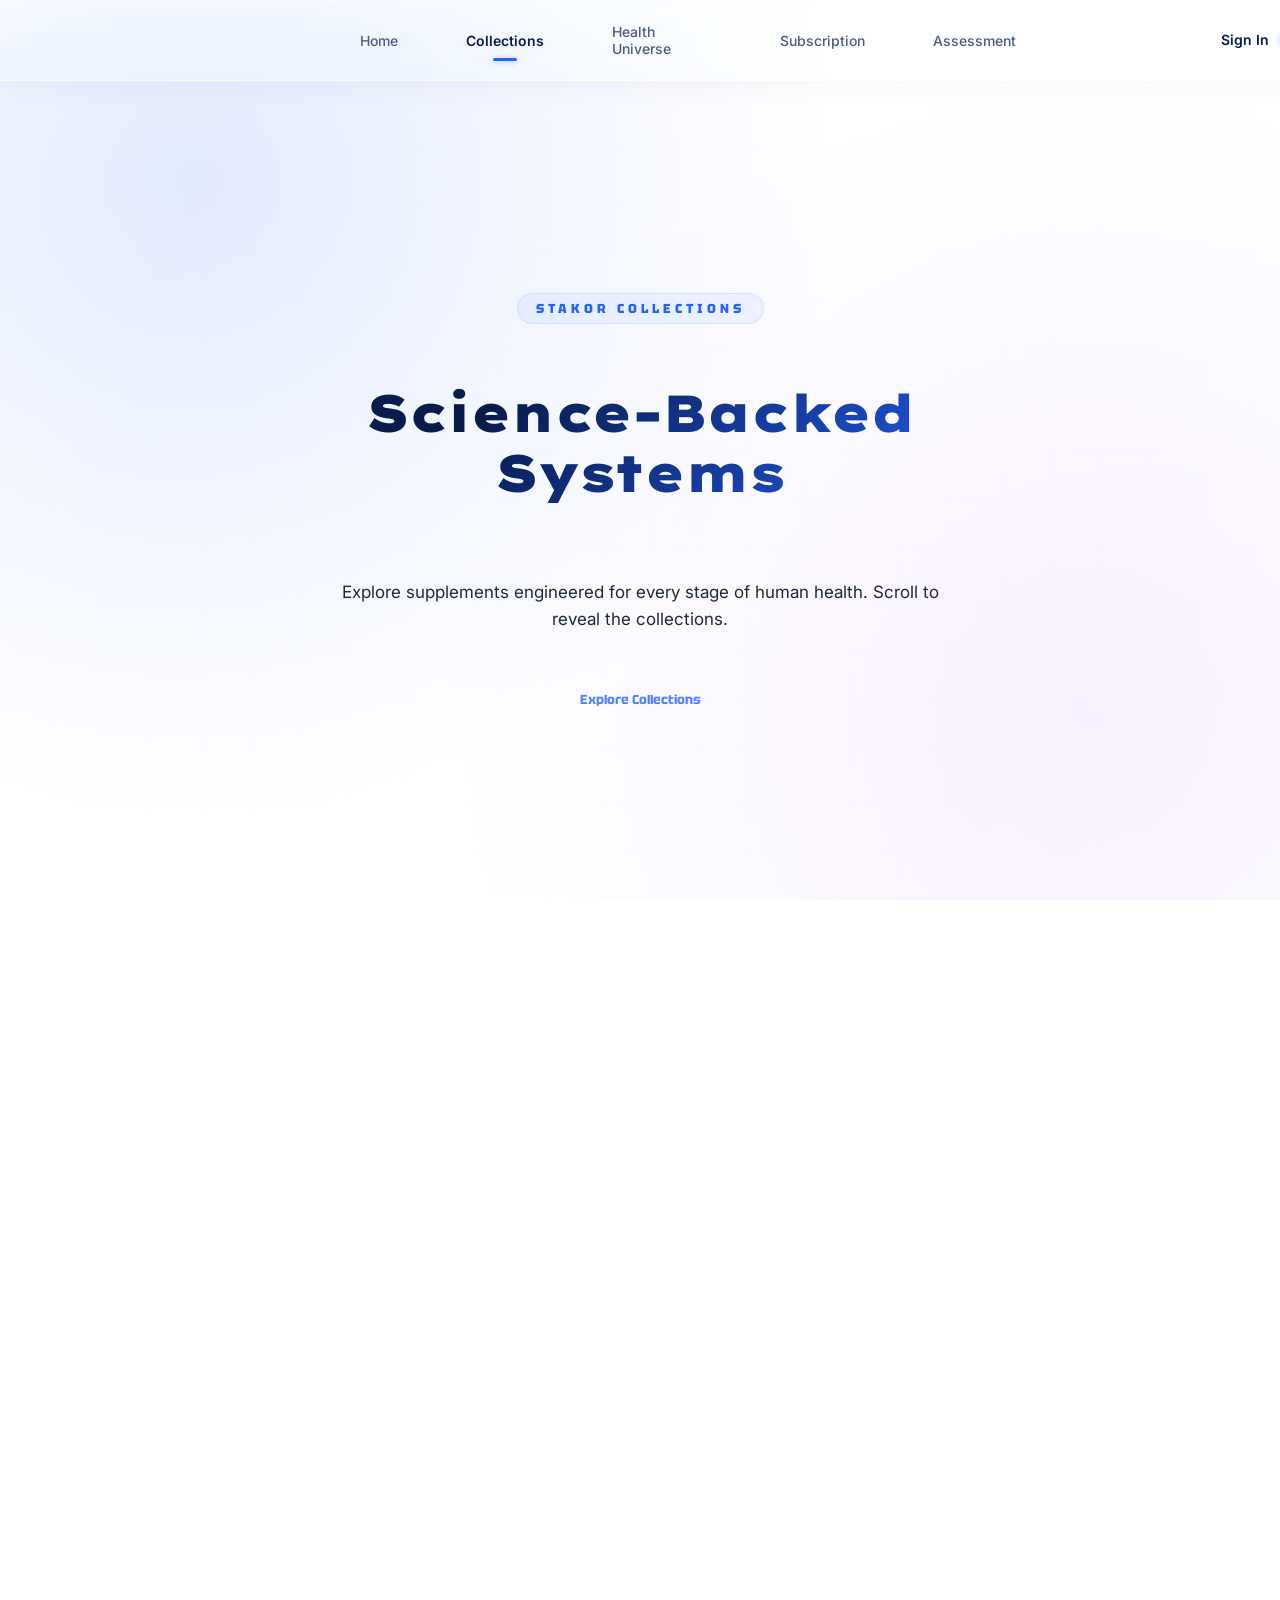
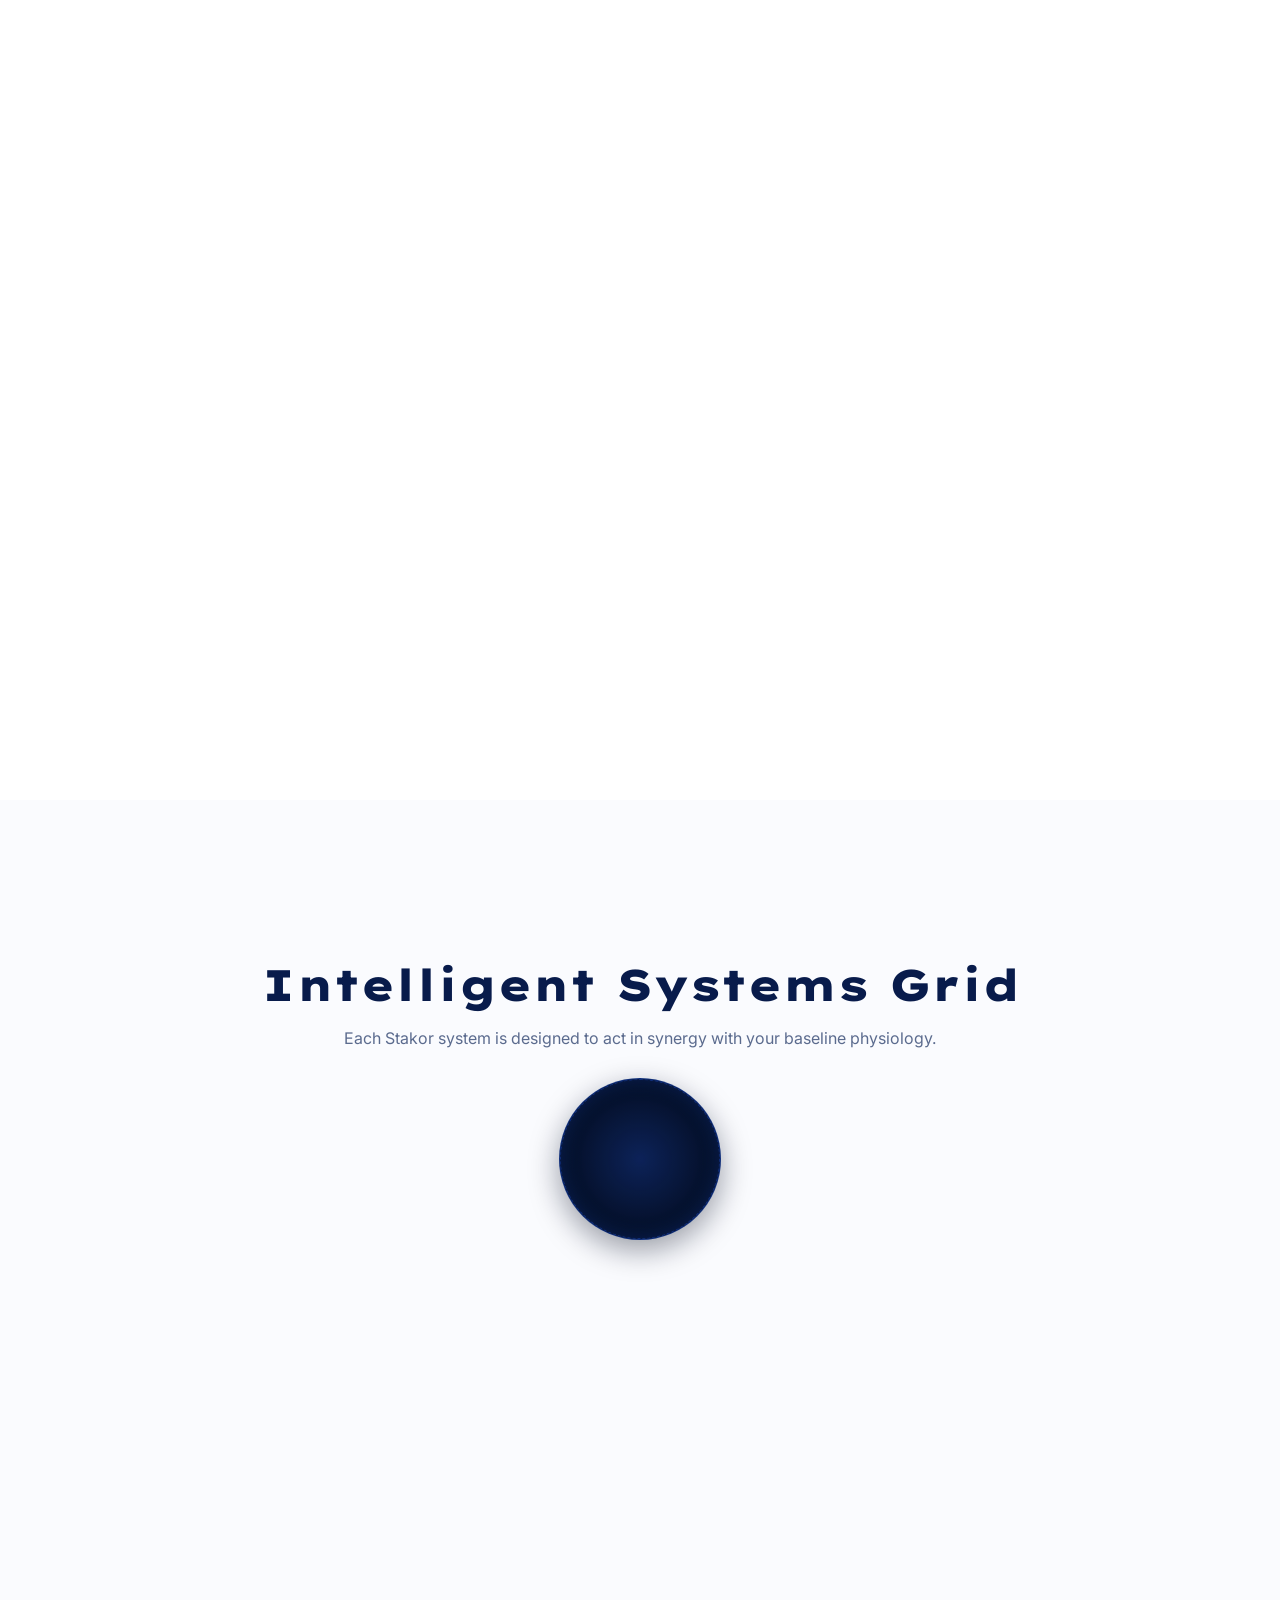
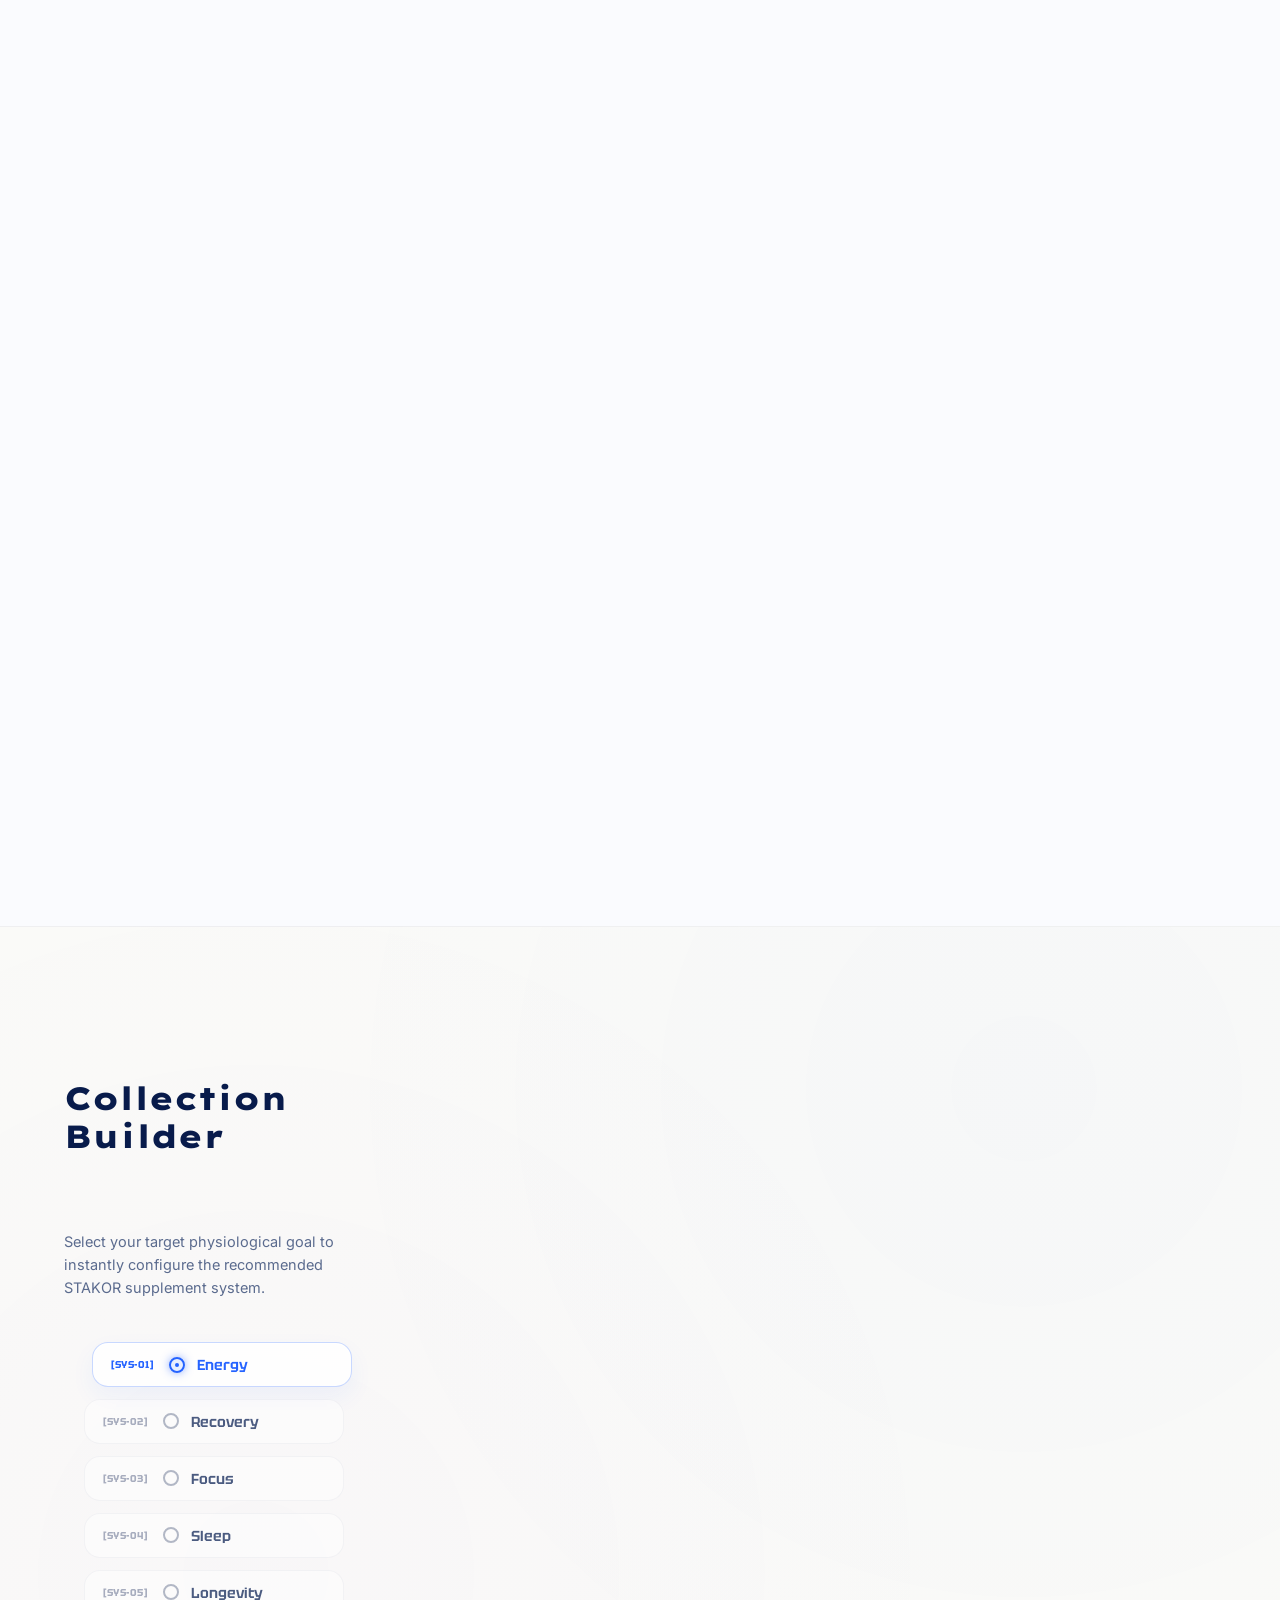
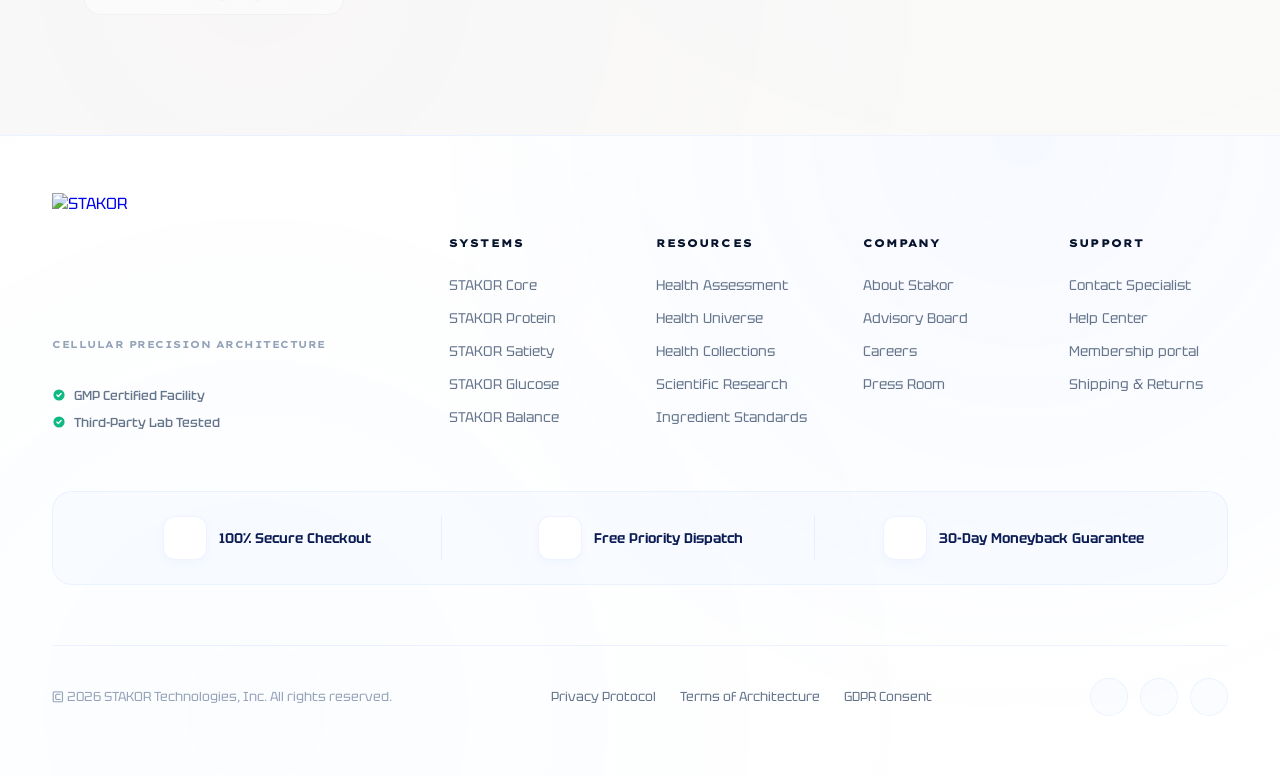
==== commit 657226f1: "fix(ui): resolve navbar hamburger click, align stats labels, and optimize collections scroll perform" ====
--- a/src/main/resources/static/collections.html
+++ b/src/main/resources/static/collections.html
@@ -1359,6 +1359,9 @@
         }
 
         @media (max-width: 768px) {
+            .spline-sticky-viewport {
+                display: none !important;
+            }
             nav.header-nav, nav {
                 padding: 2px 20px !important;
                 border-radius: 0 !important;
@@ -1612,6 +1615,9 @@
             }
             .glass-reveal-card {
                 padding: 24px;
+                backdrop-filter: none !important;
+                -webkit-backdrop-filter: none !important;
+                background: #ffffff !important;
             }
             .card-header-title {
                 font-size: 26px;
@@ -1634,6 +1640,9 @@
             }
             .goal-filter-radio {
                 flex: 1 1 100%;
+                backdrop-filter: none !important;
+                -webkit-backdrop-filter: none !important;
+                background: #ffffff !important;
             }
             .reveal-bottle-actor {
                 height: 320px;
@@ -1642,6 +1651,9 @@
                 flex-direction: column;
                 align-items: stretch;
                 padding: 32px;
+                backdrop-filter: none !important;
+                -webkit-backdrop-filter: none !important;
+                background: #ffffff !important;
             }
             .card-visual-fig {
                 width: 100%;
@@ -2232,23 +2244,29 @@
             let splineApp = null;
             const splineViewerEl = document.querySelector('.spline-sticky-viewport spline-viewer');
 
-            if (splineViewerEl) {
-                const init3DReveal = () => {
-                    const app = splineViewerEl.application || splineViewerEl.spline;
-                    if (app && app.scene) {
-                        splineApp = app;
-                        initSplineScrollAnimations(splineApp);
-                        return true;
+            if (window.innerWidth > 768) {
+                if (splineViewerEl) {
+                    const init3DReveal = () => {
+                        const app = splineViewerEl.application || splineViewerEl.spline;
+                        if (app && app.scene) {
+                            splineApp = app;
+                            initSplineScrollAnimations(splineApp);
+                            return true;
+                        }
+                        return false;
+                    };
+
+                    if (!init3DReveal()) {
+                        splineViewerEl.addEventListener('load-complete', () => {
+                            init3DReveal();
+                        });
                     }
-                    return false;
-                };
-
-                // Check if already loaded, otherwise listen for load-complete
-                if (!init3DReveal()) {
-                    splineViewerEl.addEventListener('load-complete', () => {
-                        init3DReveal();
-                    });
                 }
+            } else {
+                // Remove all spline viewers entirely on mobile to save CPU/memory/GPU
+                document.querySelectorAll('spline-viewer').forEach(viewer => {
+                    viewer.remove();
+                });
             }
 
             function initSplineScrollAnimations(app) {
@@ -2264,7 +2282,7 @@
                         trigger: '.collections-container',
                         start: 'top top',
                         end: '#sec-grid top',
-                        scrub: true
+                        scrub: 0.8
                     }
                 });
 
@@ -2362,7 +2380,7 @@
                     trigger: '#sec-grid',
                     start: 'top 80%',
                     end: 'top 20%',
-                    scrub: true
+                    scrub: 0.8
                 }
             })
             .to('.floating-bottle-overlay', { opacity: 0, ease: 'none' });
@@ -2377,7 +2395,7 @@
                         trigger: section,
                         start: 'top 80%',
                         end: 'bottom 20%',
-                        scrub: true
+                        scrub: 0.8
                     }
                 });
 
@@ -2396,7 +2414,7 @@
                     trigger: '#sec-core',
                     start: 'top 60%',
                     end: 'bottom 40%',
-                    scrub: true
+                    scrub: 0.8
                 }
             });
             tlCore.fromTo('#bottle-actor-core', 
@@ -2412,7 +2430,7 @@
                     trigger: '#sec-protein',
                     start: 'top 60%',
                     end: 'bottom 40%',
-                    scrub: true
+                    scrub: 0.8
                 }
             });
             tlProtein.fromTo('#bottle-actor-protein', 
@@ -2428,7 +2446,7 @@
                     trigger: '#sec-satiety',
                     start: 'top 60%',
                     end: 'bottom 40%',
-                    scrub: true
+                    scrub: 0.8
                 }
             });
             tlSatiety.fromTo('#bottle-actor-satiety', 
@@ -2444,7 +2462,7 @@
                     trigger: '#sec-glucose',
                     start: 'top 60%',
                     end: 'bottom 40%',
-                    scrub: true
+                    scrub: 0.8
                 }
             });
             tlGlucose.fromTo('#bottle-actor-glucose', 
@@ -2460,7 +2478,7 @@
                     trigger: '#sec-balance',
                     start: 'top 60%',
                     end: 'bottom 40%',
-                    scrub: true
+                    scrub: 0.8
                 }
             });
             tlBalance.fromTo('#bottle-actor-balance', 
@@ -2476,7 +2494,7 @@
                     trigger: '#sec-completion',
                     start: 'top 80%',
                     end: 'bottom 20%',
-                    scrub: true
+                    scrub: 0.8
                 }
             });
             tlCompletion.to('#bottle-actor-core', { opacity: 1, scale: 0.6, xPercent: -150, yPercent: -120, left: '50%', top: '50%', duration: 0.5, ease: 'power1.out' })
@@ -2491,7 +2509,7 @@
                     trigger: '#sec-formation',
                     start: 'top 80%',
                     end: 'bottom 20%',
-                    scrub: true
+                    scrub: 0.8
                 }
             });
             tlFormation.to('#bottle-actor-core', { scale: 0.5, xPercent: -90, yPercent: -90, duration: 0.5, ease: 'power1.out' })
